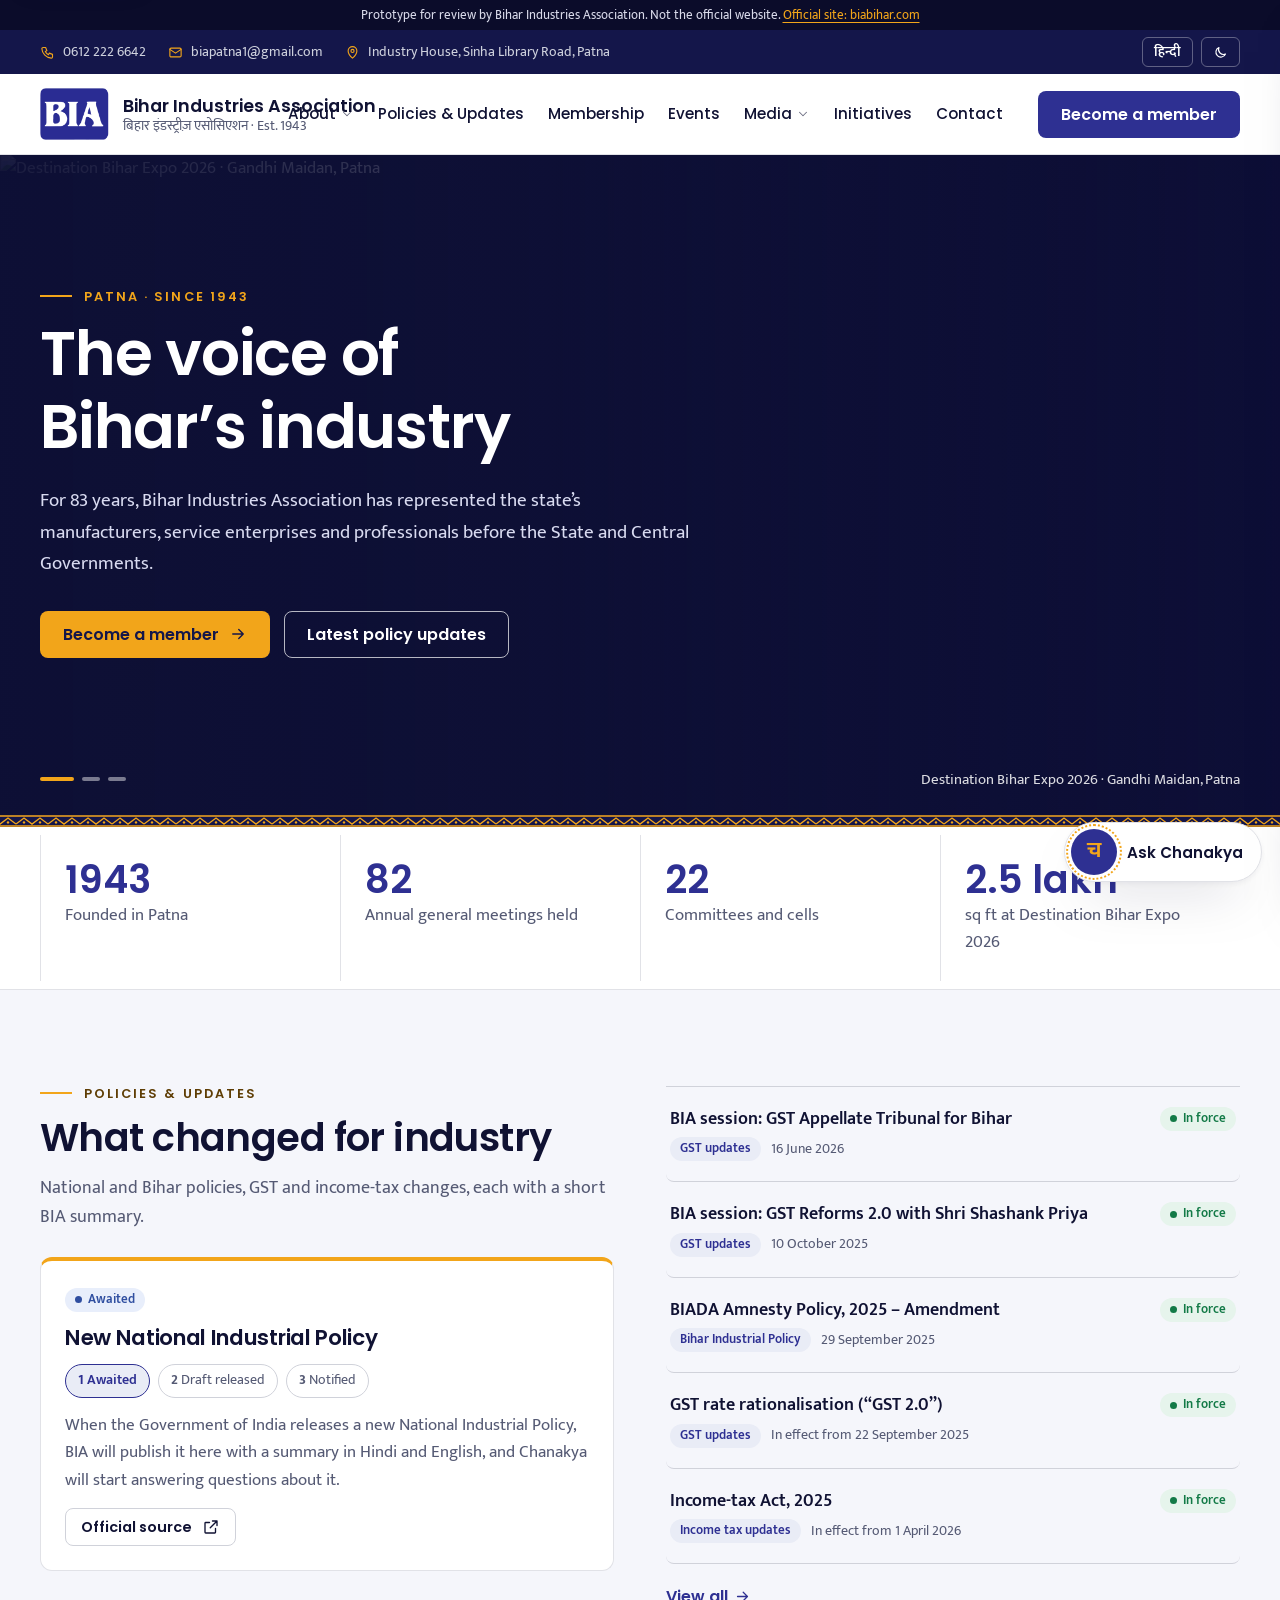
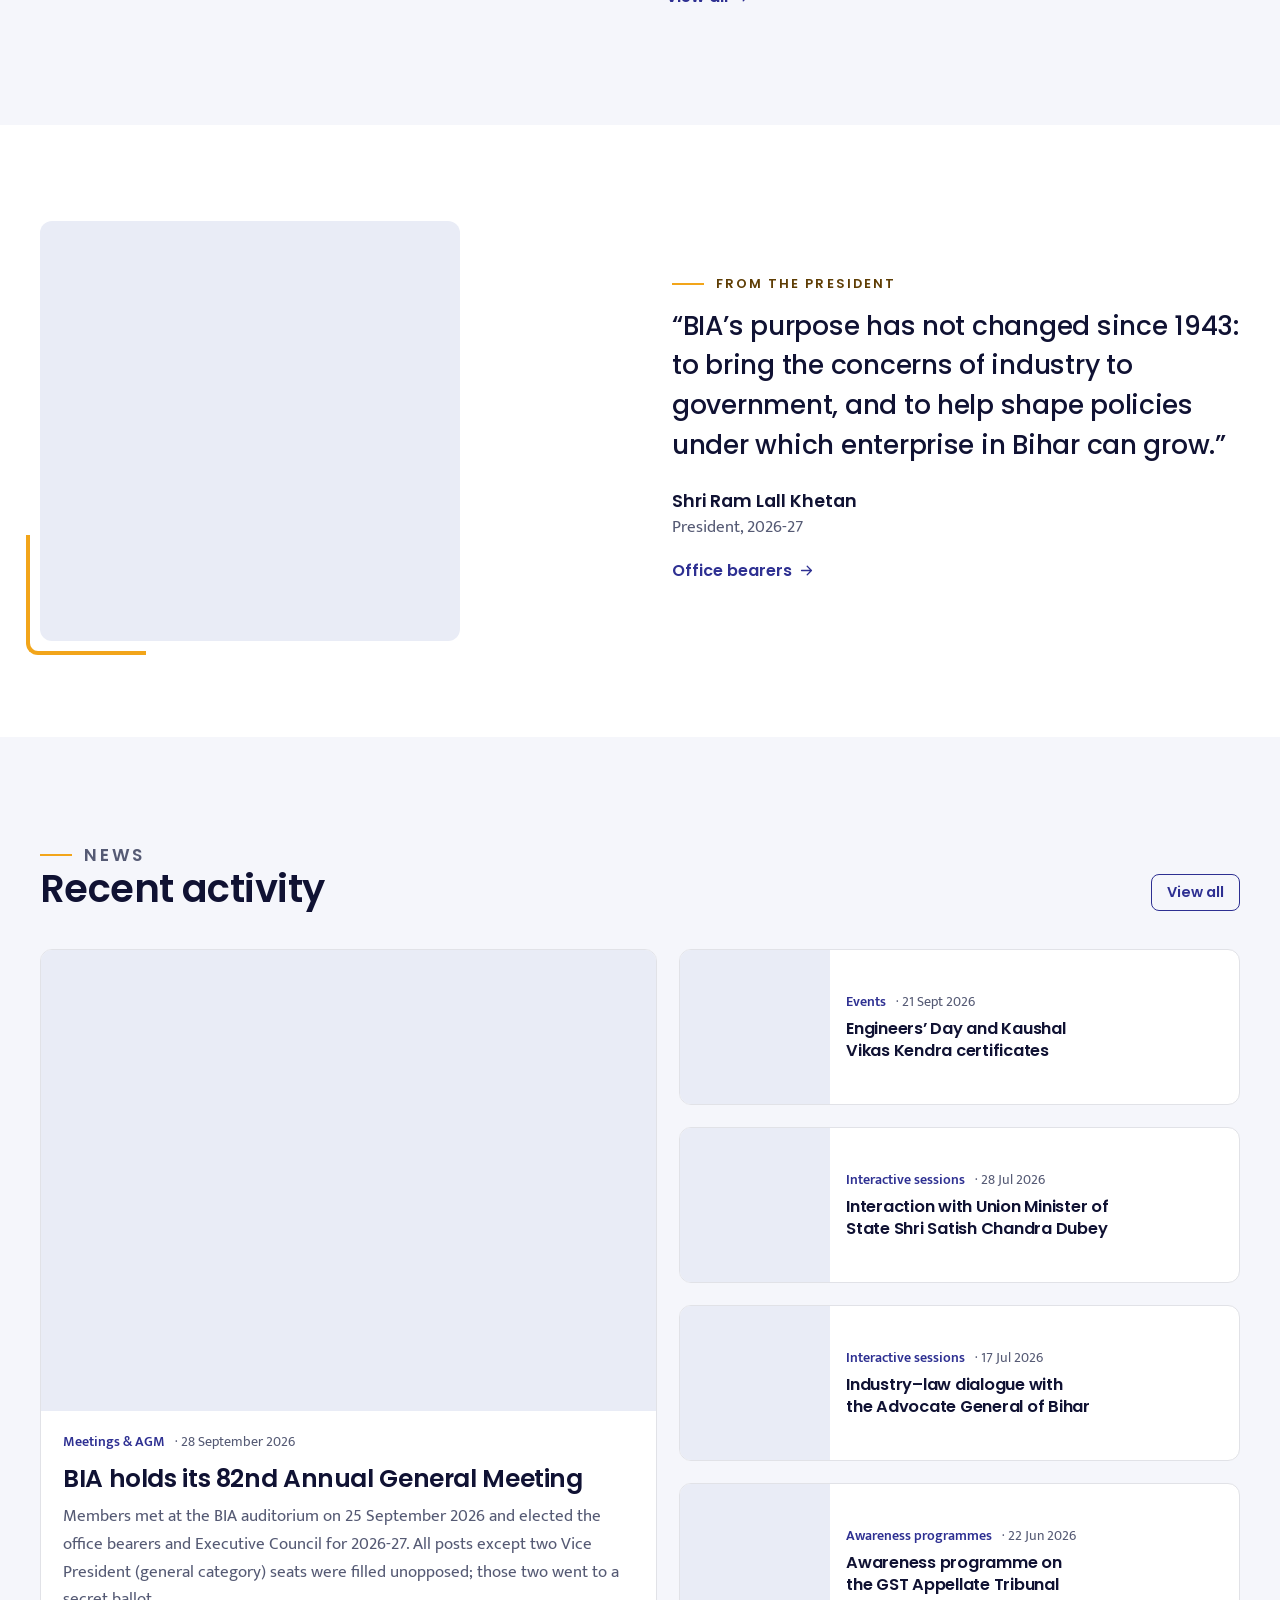
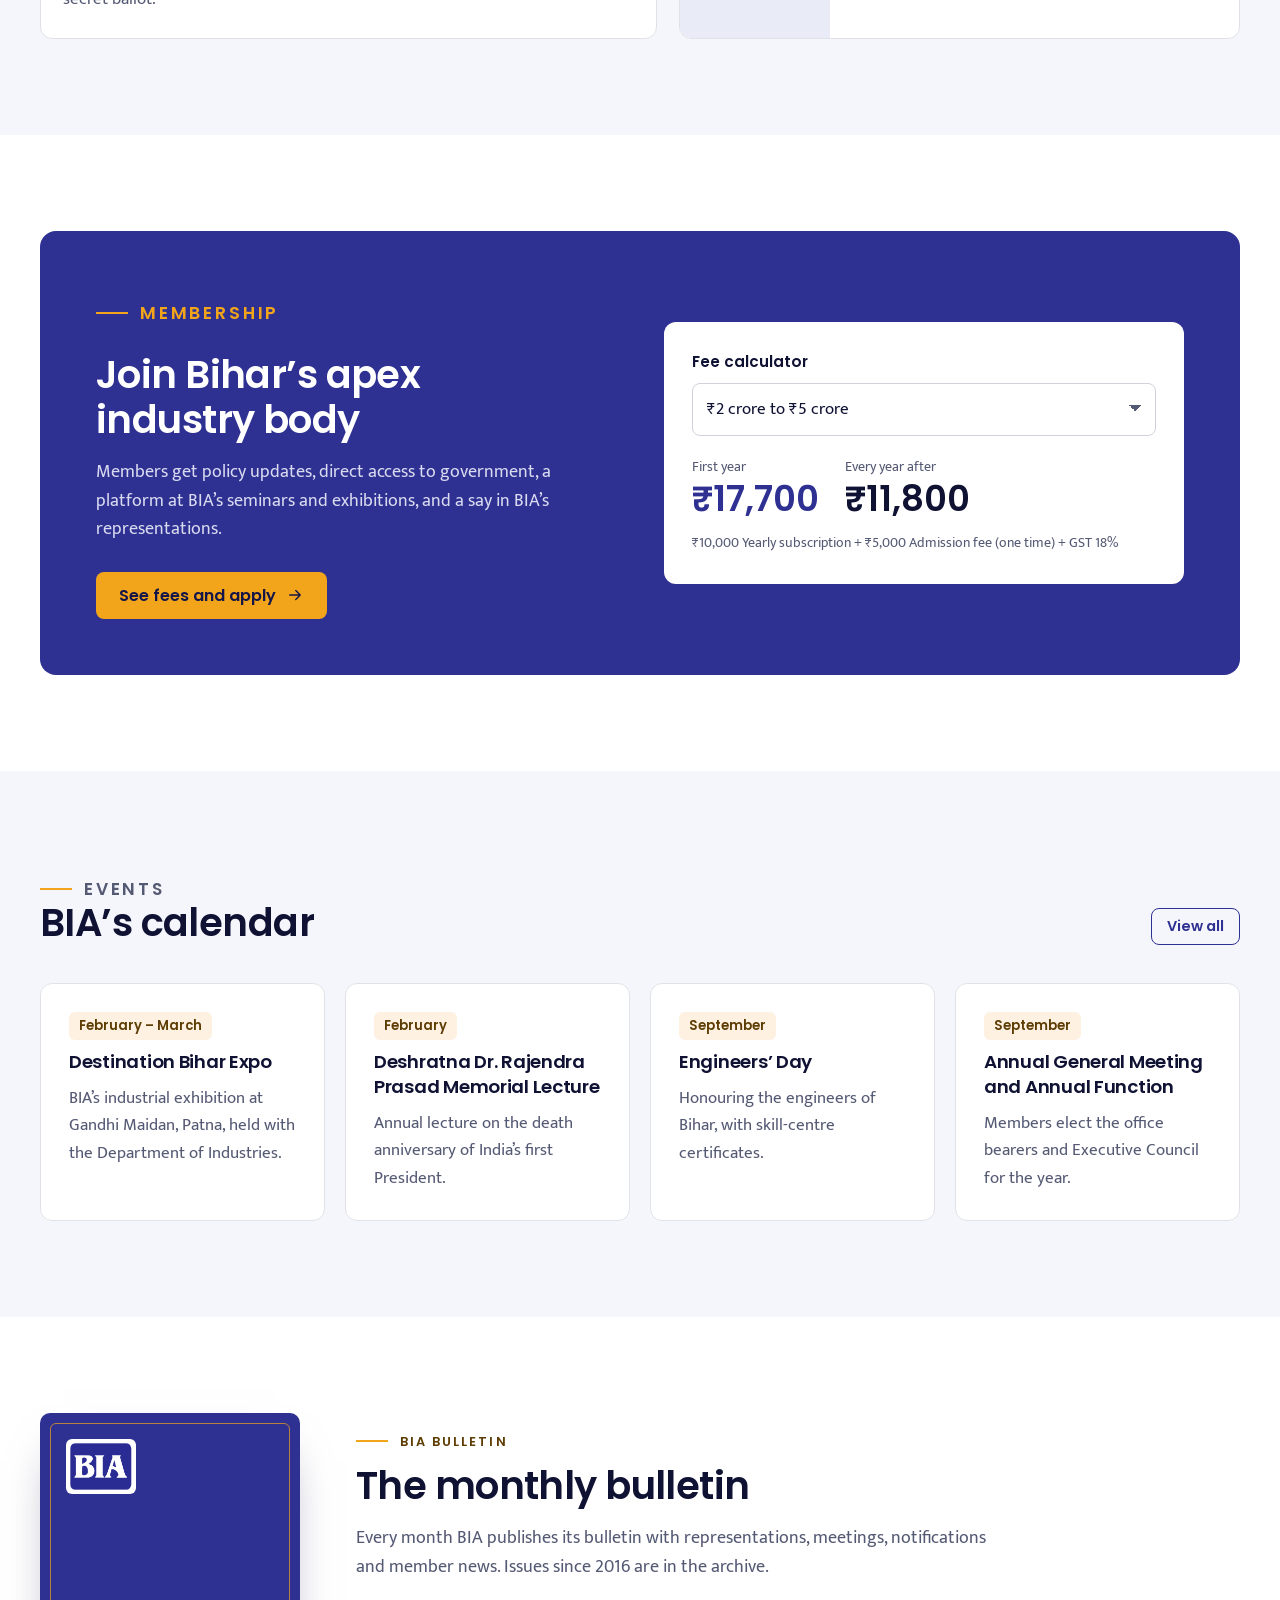
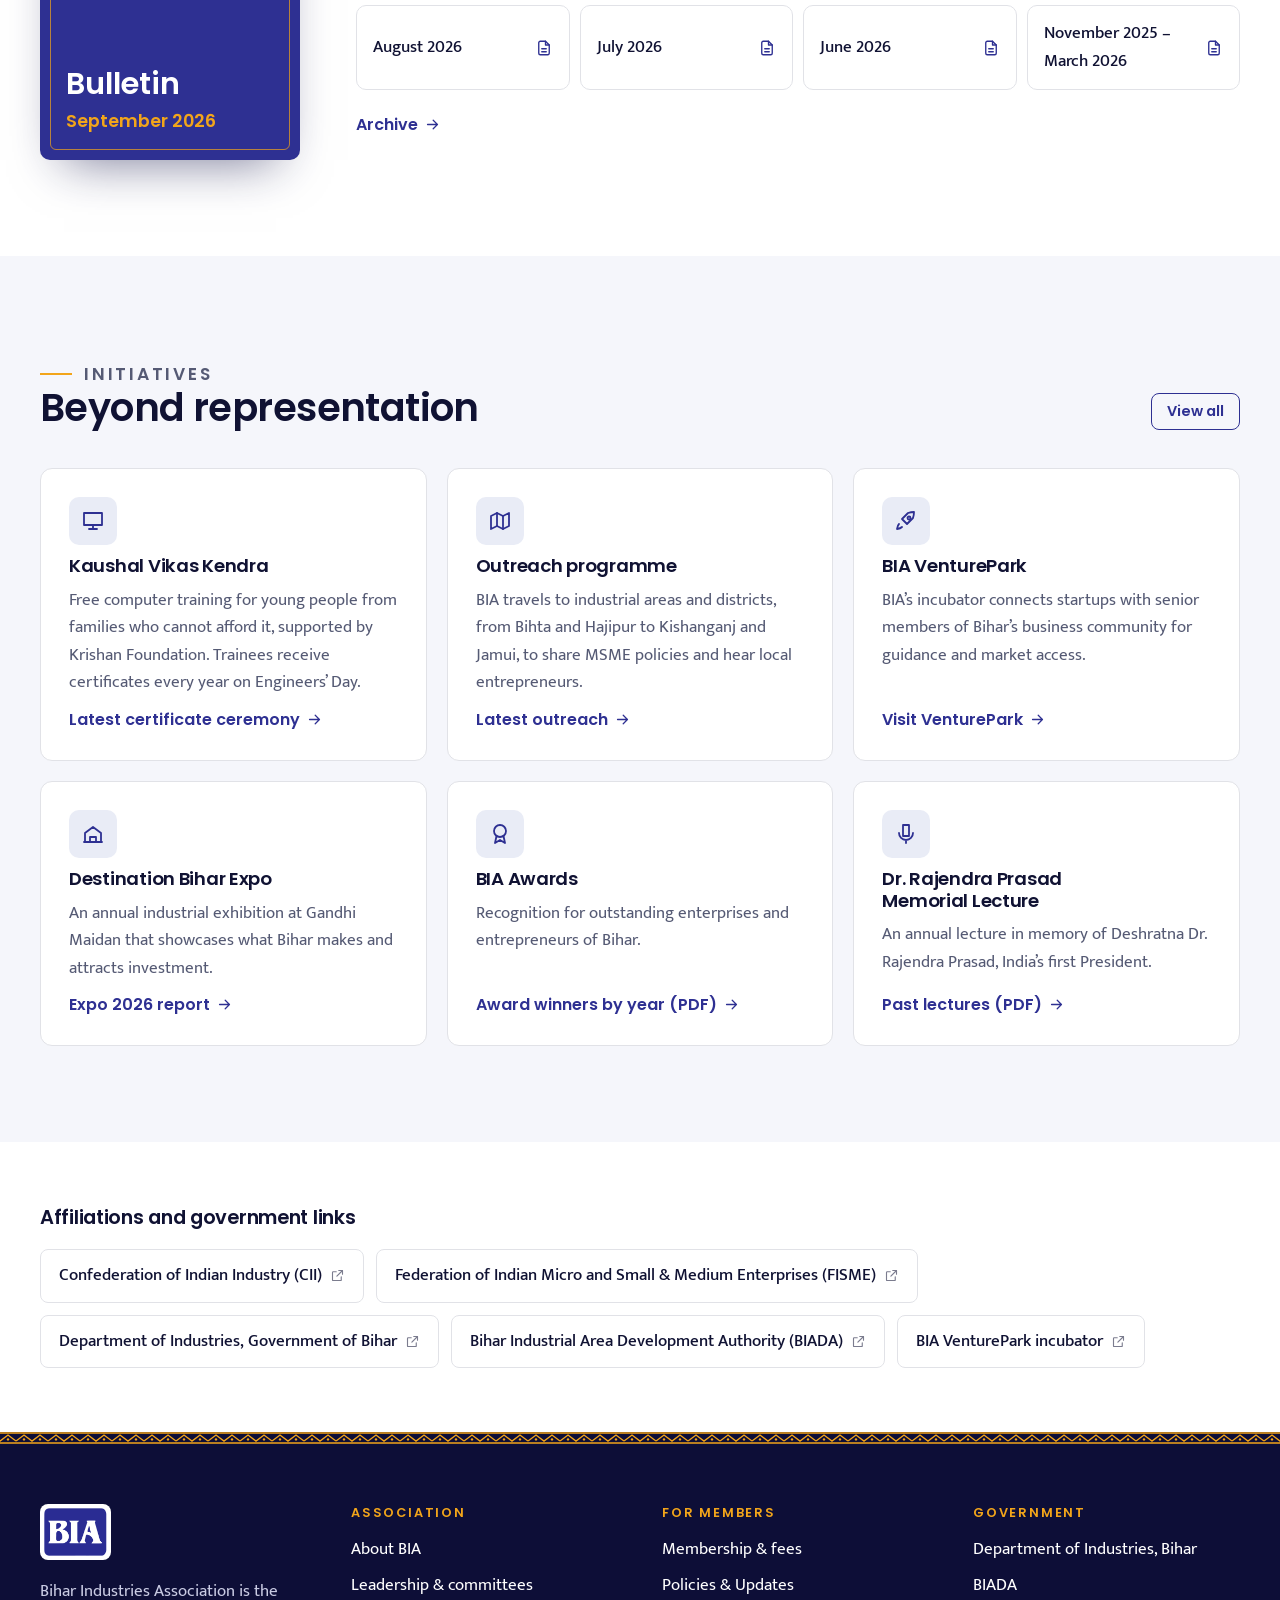
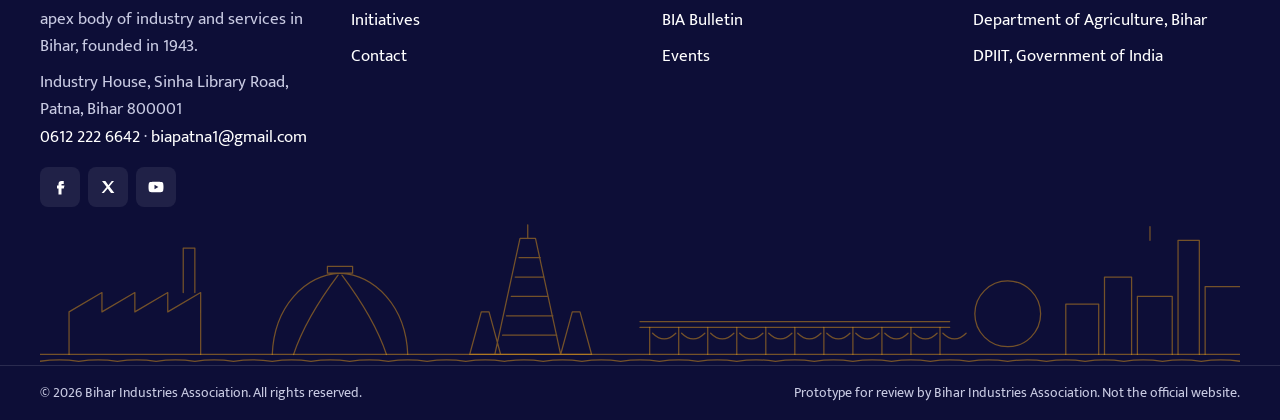
==== index.html @ 2e4f99d8 "Add BIA website prototype: public site, admin panel and content" ====
<!doctype html>
<html lang="en" data-mode="light">
<head>
<meta charset="utf-8">
<meta name="viewport" content="width=device-width, initial-scale=1, viewport-fit=cover">
<title>Bihar Industries Association</title>
<meta name="description" content="Bihar Industries Association (BIA), founded in 1943, is the apex body of industry and services in Bihar.">
<meta name="robots" content="noindex, nofollow">
<meta name="theme-color" content="#14164A">
<link rel="icon" type="image/png" href="bia-logo.png">
<link rel="apple-touch-icon" href="bia-logo.png">
<link rel="preconnect" href="https://fonts.googleapis.com">
<link rel="preconnect" href="https://fonts.gstatic.com" crossorigin>
<link id="fontlink" rel="stylesheet" href="https://fonts.googleapis.com/css2?family=Poppins:wght@400;500;600;700&family=Mukta:wght@300;400;500;600;700&display=swap">
<link rel="preload" as="image" href="img/hero-expo-stage.jpg" fetchpriority="high">
<link rel="stylesheet" href="site.css?v=202610271252">
<script>
  // Apply saved language and light/dark mode before first paint (no flash).
  (function () {
    try {
      var m = localStorage.getItem('bia.mode'), l = localStorage.getItem('bia.lang');
      if (!m) m = matchMedia('(prefers-color-scheme: dark)').matches ? 'dark' : 'light';
      document.documentElement.dataset.mode = m;
      if (l) document.documentElement.lang = l;
    } catch (e) {}
  })();
</script>
</head>
<body>
<a class="skip" id="skip" href="#main">Skip to content</a>
<div class="proto" id="proto">Prototype for review by Bihar Industries Association. Not the official website.</div>
<div class="draftbar" id="draftbar" hidden></div>
<div class="util" id="util"></div>
<header class="hdr" id="hdr"></header>
<div class="drawer" id="drawer"></div>
<main id="main" tabindex="-1"><div class="boot"><span></span></div></main>
<footer class="ftr" id="ftr"></footer>
<button class="icon-btn to-top" id="toTop" type="button" aria-label="Back to top"><svg viewBox="0 0 24 24" fill="none" stroke="currentColor" stroke-width="1.8" stroke-linecap="round" stroke-linejoin="round"><path d="m6 15 6-6 6 6"/></svg></button>
<script src="common.js?v=202610271252"></script>
<script src="bot.js?v=202610271252"></script>
<script src="site.js?v=202610271252"></script>
</body>
</html>
---- site.css ----
/* Bihar Industries Association — public site styles (design approved in Claude Design, 27 Oct 2026).
   Colours and fonts come from content.json (theme) and are injected as CSS variables by site.js.
   Look: BIA logo blue + white, navy bands, marigold accent, Poppins headings + Mukta text,
   a thin Madhubani "kachni" border and a fine line drawing of Patna as the Bihar touches. */

:root {
  --brand: #2E3092; --accent: #F2A51A; --navy: #14164A; --bg: #ffffff; --surface: #ffffff; --text: #101233;
  --font-display: "Poppins", "Mukta", system-ui, sans-serif;
  --font-body: "Mukta", "Noto Sans Devanagari", system-ui, -apple-system, "Segoe UI", sans-serif;
  --radius: 12px;
  --navy-2: color-mix(in oklab, var(--navy) 82%, #000);
  --muted: color-mix(in oklab, var(--text) 66%, var(--bg));
  --line: color-mix(in oklab, var(--text) 11%, var(--bg));
  --line-2: color-mix(in oklab, var(--text) 17%, var(--bg));
  --soft: color-mix(in oklab, var(--brand) 4%, var(--bg));
  --tint: color-mix(in oklab, var(--brand) 9%, var(--surface));
  --link: var(--brand);
  --accent-ink: color-mix(in oklab, var(--accent) 50%, #000);
  --accent-soft: color-mix(in oklab, var(--accent) 16%, var(--surface));
  --on-dark: #ffffff;
  --on-dark-2: color-mix(in oklab, #fff 82%, var(--navy));
  --shadow: 0 1px 2px rgb(14 16 53 / .05), 0 10px 28px -16px rgb(14 16 53 / .28);
  --shadow-lg: 0 2px 6px rgb(14 16 53 / .06), 0 26px 52px -26px rgb(14 16 53 / .5);
  --ease: cubic-bezier(.2, .7, .2, 1);
  --gutter: max(20px, env(safe-area-inset-left, 0px));
  --gutter-r: max(20px, env(safe-area-inset-right, 0px));
  --kachni: url("data:image/svg+xml,%3Csvg xmlns='http://www.w3.org/2000/svg' viewBox='0 0 32 12'%3E%3Cpath d='M0 .2h32v1.6H0zM0 10.2h32v1.6H0z'/%3E%3Cpath d='M0 9 8 3l8 6 8-6 8 6' fill='none' stroke='%23000' stroke-width='1.4'/%3E%3Ccircle cx='8' cy='7.4' r='1.2'/%3E%3Ccircle cx='24' cy='7.4' r='1.2'/%3E%3C/svg%3E");
  color-scheme: light;
}
:root[data-mode="dark"] {
  --soft: color-mix(in oklab, var(--text) 4%, var(--bg));
  --tint: color-mix(in oklab, var(--brand) 30%, var(--surface));
  --line: color-mix(in oklab, var(--text) 14%, var(--bg));
  --line-2: color-mix(in oklab, var(--text) 20%, var(--bg));
  --link: color-mix(in oklab, var(--text) 62%, var(--brand) 38%);
  --accent-ink: var(--accent);
  --accent-soft: color-mix(in oklab, var(--accent) 16%, var(--surface));
  --navy-2: color-mix(in oklab, var(--navy) 70%, #000);
  --shadow: 0 1px 2px rgb(0 0 0 / .3), 0 12px 30px -16px rgb(0 0 0 / .7);
  --shadow-lg: 0 2px 6px rgb(0 0 0 / .35), 0 28px 56px -26px rgb(0 0 0 / .8);
  color-scheme: dark;
}

*, *::before, *::after { box-sizing: border-box; }
[hidden] { display: none !important; }
html { -webkit-text-size-adjust: 100%; scroll-padding-top: 96px; }
@media (prefers-reduced-motion: no-preference) { html { scroll-behavior: smooth; } }
body { margin: 0; background: var(--bg); color: var(--text); font: 400 1.0625rem/1.62 var(--font-body); -webkit-font-smoothing: antialiased; overflow-x: hidden; }
html[lang="hi"] body { font-size: 1.1rem; line-height: 1.78; }
img { max-width: 100%; display: block; }
a { color: var(--link); text-decoration-thickness: 1px; text-underline-offset: 3px; }
button, input, select, textarea { font: inherit; color: inherit; }
:focus-visible { outline: 2.5px solid var(--accent); outline-offset: 2px; border-radius: 4px; }
h1, h2, h3, h4 { font-family: var(--font-display); font-weight: 600; line-height: 1.18; margin: 0; letter-spacing: -.015em; text-wrap: balance; }
html[lang="hi"] h1, html[lang="hi"] h2, html[lang="hi"] h3, html[lang="hi"] h4 { line-height: 1.38; letter-spacing: 0; }
h1 { font-size: clamp(2.3rem, 5vw, 3.85rem); letter-spacing: -.02em; }
h2 { font-size: clamp(1.75rem, 3vw, 2.5rem); }
h3 { font-size: 1.22rem; }
p { margin: 0 0 1em; }
.sr { position: absolute; width: 1px; height: 1px; overflow: hidden; clip: rect(0 0 0 0); white-space: nowrap; }
.wrap { max-width: 1240px; margin: 0 auto; padding-left: var(--gutter); padding-right: var(--gutter-r); }
.narrow { max-width: 860px; }
.muted { color: var(--muted); }
.num { font-variant-numeric: tabular-nums; }
.skip { position: fixed; left: 12px; top: -60px; z-index: 100; background: var(--surface); padding: 10px 16px; border-radius: 8px; box-shadow: var(--shadow); transition: top .2s; }
.skip:focus { top: 12px; }

/* ------------------------------------------------------------------ Bihar touches */
.kband { position: relative; height: 12px; background: var(--kband-bg, var(--navy)); }
.kband::after { content: ""; position: absolute; inset: 0; background: var(--accent); -webkit-mask: var(--kachni) repeat-x center / 32px 12px; mask: var(--kachni) repeat-x center / 32px 12px; }
.lineart { color: color-mix(in oklab, var(--accent) 60%, transparent); }
.lineart path, .lineart circle { fill: none; stroke: currentColor; stroke-width: 1.3; stroke-linecap: round; stroke-linejoin: round; }
.eyebrow { display: flex; align-items: center; gap: 12px; margin: 0 0 14px; font: 600 .8rem/1.2 var(--font-display); letter-spacing: .16em; text-transform: uppercase; color: var(--accent-ink); }
.eyebrow::before { content: ""; width: 32px; height: 2px; background: var(--accent); flex: none; }
html[lang="hi"] .eyebrow { letter-spacing: .02em; font-size: .95rem; }
.on-dark .eyebrow { color: var(--accent); }

/* ------------------------------------------------------------------ prototype, draft, utility bars */
.proto { background: #0B0C2A; color: #D9DAEA; font-size: .82rem; text-align: center; padding: 6px var(--gutter); line-height: 1.4; }
.proto a { color: #F2A51A; }
.draftbar { position: sticky; top: 0; z-index: 60; background: var(--accent); color: #14164A; display: flex; gap: 12px; justify-content: center; align-items: center; flex-wrap: wrap; padding: 8px var(--gutter); font-size: .92rem; font-weight: 500; }
.draftbar button { border: 1.5px solid currentColor; background: transparent; border-radius: 6px; padding: 3px 12px; cursor: pointer; font-weight: 600; }
.util { background: var(--navy); color: var(--on-dark-2); font-size: .88rem; }
.util .wrap { display: flex; flex-wrap: wrap; gap: 6px 22px; align-items: center; justify-content: space-between; padding-top: 7px; padding-bottom: 7px; }
.util .info { display: flex; flex-wrap: wrap; gap: 6px 22px; align-items: center; }
.util .info a, .util .info span { display: inline-flex; gap: 8px; align-items: center; color: inherit; text-decoration: none; }
.util .info svg { width: 15px; height: 15px; color: var(--accent); }
.util .tg { display: flex; gap: 8px; }
.util button { display: inline-grid; place-items: center; height: 30px; min-width: 30px; padding: 0 11px; border-radius: 6px; border: 1px solid rgb(255 255 255 / .32); background: transparent; color: #fff; cursor: pointer; font-weight: 600; font-size: .88rem; transition: background .2s; }
.util button:hover { background: rgb(255 255 255 / .1); }
.util button svg { width: 15px; height: 15px; }
@media (max-width: 760px) { .util .info .hide-sm { display: none; } }

/* ------------------------------------------------------------------ header */
.hdr { position: sticky; top: 0; z-index: 50; background: color-mix(in oklab, var(--surface) 94%, transparent); -webkit-backdrop-filter: saturate(1.4) blur(12px); backdrop-filter: saturate(1.4) blur(12px); border-bottom: 1px solid var(--line); transition: box-shadow .3s; }
.hdr.scrolled { box-shadow: 0 8px 24px -20px rgb(0 0 0 / .45); }
.hdr-in { display: flex; align-items: center; gap: 24px; min-height: 80px; }
.brand { display: flex; align-items: center; gap: 14px; text-decoration: none; color: var(--text); flex: 0 1 auto; min-width: 0; }
.tools { flex: none; }
.brand img { height: 52px; width: auto; }
:root[data-mode="dark"] .brand img { background: #fff; border-radius: 8px; padding: 3px; }
.brand-txt { display: flex; flex-direction: column; line-height: 1.25; min-width: 0; }
.brand-txt b { font: 600 1.1rem/1.25 var(--font-display); white-space: nowrap; }
.brand-txt small { font-size: .86rem; color: var(--muted); white-space: nowrap; }
.nav { margin-left: auto; }
.nav > ul { display: flex; gap: 2px; list-style: none; margin: 0; padding: 0; align-items: center; }
.nav li { position: relative; }
.nav .top { display: flex; align-items: center; gap: 4px; padding: 10px 11px; border: 0; background: none; cursor: pointer; color: var(--text); text-decoration: none; font: 500 .95rem/1.2 var(--font-display); white-space: nowrap; border-radius: 6px; transition: color .2s; }
.nav .top:hover, .nav li:focus-within > .top { color: var(--link); }
.nav .top[aria-current="page"] { color: var(--link); font-weight: 600; box-shadow: inset 0 -2px 0 var(--accent); border-radius: 0; }
.nav .top svg { width: 14px; height: 14px; opacity: .6; transition: transform .25s var(--ease); }
.nav li:hover > .top svg, .nav li:focus-within > .top svg { transform: rotate(180deg); }
.sub { position: absolute; left: 0; top: calc(100% + 8px); min-width: 250px; padding: 8px; list-style: none; margin: 0; background: var(--surface); border: 1px solid var(--line); border-radius: 10px; box-shadow: var(--shadow-lg); opacity: 0; visibility: hidden; transform: translateY(-6px); transition: opacity .18s, transform .22s var(--ease), visibility .18s; }
.sub::before { content: ""; position: absolute; inset: -10px 0 auto; height: 10px; }
.nav li:hover > .sub, .nav li:focus-within > .sub { opacity: 1; visibility: visible; transform: none; }
.sub a { display: block; padding: 10px 12px; border-radius: 6px; color: var(--text); text-decoration: none; }
.sub a:hover, .sub a[aria-current="page"] { background: var(--soft); color: var(--link); }
.tools { display: flex; align-items: center; gap: 8px; }
.icon-btn { display: inline-grid; place-items: center; width: 42px; height: 42px; border-radius: 8px; border: 1px solid var(--line-2); background: var(--surface); color: var(--text); cursor: pointer; transition: background .2s, transform .15s; }
.icon-btn:hover { background: var(--soft); }
.icon-btn:active { transform: scale(.95); }
.icon-btn svg { width: 20px; height: 20px; }
.burger { display: none; }
@media (max-width: 1180px) { .nav, .tools .cta { display: none; } .burger { display: inline-grid; } .tools { margin-left: auto; } }
@media (max-width: 480px) { .hdr-in { gap: 12px; min-height: 70px; } .brand { gap: 10px; } .brand-txt small { display: none; } .brand img { height: 42px; } .brand-txt b { font-size: .98rem; line-height: 1.25; white-space: normal; } }

.drawer { position: fixed; inset: 0; z-index: 80; pointer-events: none; }
.drawer .scrim { position: absolute; inset: 0; background: rgb(8 9 30 / .5); opacity: 0; transition: opacity .3s; }
.drawer .panel { position: absolute; top: 0; right: 0; bottom: 0; width: min(380px, 88vw); background: var(--surface); box-shadow: var(--shadow-lg); transform: translateX(104%); transition: transform .38s var(--ease); display: flex; flex-direction: column; padding: calc(env(safe-area-inset-top, 0px) + 14px) max(20px, env(safe-area-inset-right, 0px)) calc(env(safe-area-inset-bottom, 0px) + 20px) 20px; overflow-y: auto; }
.drawer.open { pointer-events: auto; }
.drawer.open .scrim { opacity: 1; }
.drawer.open .panel { transform: none; }
.drawer-hd { display: flex; justify-content: space-between; align-items: center; margin-bottom: 10px; }
.drawer-hd img { height: 42px; }
.drawer nav a { display: block; padding: 12px 4px; border-bottom: 1px solid var(--line); color: var(--text); text-decoration: none; font: 500 1.02rem var(--font-display); }
.drawer nav a.child { padding-left: 20px; font: 400 1rem var(--font-body); color: var(--muted); }
.drawer nav a[aria-current="page"] { color: var(--link); }
.drawer .btn { margin-top: 18px; justify-content: center; }

/* ------------------------------------------------------------------ buttons, chips */
.btn { display: inline-flex; align-items: center; gap: 10px; padding: 13px 22px; border-radius: 8px; border: 1.5px solid transparent; font: 600 1rem/1.2 var(--font-display); text-decoration: none; cursor: pointer; white-space: nowrap; transition: transform .18s var(--ease), background .2s, color .2s, border-color .2s, box-shadow .2s; }
html[lang="hi"] .btn { font-size: 1.04rem; line-height: 1.35; }
.btn svg { width: 18px; height: 18px; transition: transform .25s var(--ease); }
.btn:hover svg.arrow { transform: translateX(3px); }
.btn:active { transform: scale(.98); }
.btn-accent { background: var(--accent); color: #14164A; }
.btn-accent:hover { background: color-mix(in oklab, var(--accent) 88%, #fff); }
.btn-brand { background: var(--brand); color: #fff; }
.btn-brand:hover { background: color-mix(in oklab, var(--brand) 86%, #000); }
:root[data-mode="dark"] .btn-brand { background: var(--accent); color: #14164A; }
.btn-ghost { border-color: rgb(255 255 255 / .7); color: #fff; background: transparent; }
.btn-ghost:hover { background: rgb(255 255 255 / .1); }
.btn-line { border-color: var(--link); color: var(--link); background: transparent; }
.btn-line:hover { background: var(--tint); }
.btn-quiet { border-color: var(--line-2); color: var(--text); background: var(--surface); }
.btn-quiet:hover { border-color: var(--link); color: var(--link); }
.btn.sm { padding: 9px 15px; font-size: .9rem; }
.link-arrow { display: inline-flex; align-items: center; gap: 6px; font: 600 1rem var(--font-display); text-decoration: none; }
.link-arrow svg { width: 17px; height: 17px; transition: transform .25s var(--ease); }
.link-arrow:hover svg { transform: translateX(3px); }
.chip { display: inline-flex; align-items: center; gap: 6px; padding: 3px 10px; border-radius: 999px; font-size: .8rem; font-weight: 600; background: var(--soft); color: var(--muted); white-space: nowrap; line-height: 1.4; }
.chip.brand { background: var(--tint); color: var(--link); }
.status { display: inline-flex; align-items: center; gap: 6px; font-size: .8rem; font-weight: 600; padding: 3px 10px; border-radius: 999px; line-height: 1.4; white-space: nowrap; }
.status::before { content: ""; width: 7px; height: 7px; border-radius: 50%; background: currentColor; }
.s-current, .s-notified { color: #137A47; background: #E6F4EC; }
.s-amended { color: #8A5A00; background: #FDF1DA; }
.s-superseded { color: #A3301A; background: #FBE9E5; }
.s-draft, .s-awaited { color: #2F4EA0; background: #E8EEFB; }
:root[data-mode="dark"] .s-current, :root[data-mode="dark"] .s-notified { color: #6FE0A3; background: #12321F; }
:root[data-mode="dark"] .s-amended { color: #F6C868; background: #3A2C10; }
:root[data-mode="dark"] .s-superseded { color: #FF9E8A; background: #3D1A1A; }
:root[data-mode="dark"] .s-draft, :root[data-mode="dark"] .s-awaited { color: #A8BEFF; background: #1C2550; }
.new-badge { font: 700 .7rem/1 var(--font-display); letter-spacing: .06em; text-transform: uppercase; padding: 5px 8px; border-radius: 4px; background: #B23A1F; color: #fff; }

/* ------------------------------------------------------------------ sections */
.section { padding-block: clamp(60px, 8vw, 96px); }
.section.tint { background: var(--soft); }
.sec-head { display: flex; align-items: flex-end; justify-content: space-between; gap: 16px 24px; flex-wrap: wrap; margin-bottom: clamp(26px, 3.5vw, 38px); }
.sec-head h2 { max-width: 24ch; }
.sec-head p { max-width: 60ch; color: var(--muted); margin: 12px 0 0; font-size: 1.08rem; }
@keyframes rise { from { opacity: 0; transform: translateY(12px); } }
@keyframes fade { from { opacity: 0; } }

/* ------------------------------------------------------------------ hero slideshow */
.hero { position: relative; min-height: clamp(520px, 74vh, 660px); display: flex; overflow: hidden; background: var(--navy-2); color: #fff; isolation: isolate; }
.hero > .wrap.hero-in { width: 100%; }
.slides, .slide { position: absolute; inset: 0; }
.slide { opacity: 0; transition: opacity 1.2s ease; }
.slide.on { opacity: 1; }
.slide img { width: 100%; height: 100%; object-fit: cover; }
@media (prefers-reduced-motion: no-preference) { .motion .slide.on img { animation: kenburns 9s ease-out both; } }
@keyframes kenburns { from { transform: scale(1.06); } }
.hero::after { content: ""; position: absolute; inset: 0; z-index: 0; background: linear-gradient(90deg, rgb(14 16 53 / .95) 0%, rgb(14 16 53 / .82) 42%, rgb(14 16 53 / .3) 100%); }
:root[data-mode="dark"] .hero::after { background: linear-gradient(90deg, rgb(7 8 27 / .96) 0%, rgb(7 8 27 / .84) 45%, rgb(7 8 27 / .38) 100%); }
@media (max-width: 760px) { .hero::after { background: linear-gradient(180deg, rgb(14 16 53 / .55) 0%, rgb(14 16 53 / .9) 55%, rgb(14 16 53 / .96) 100%); } }
.hero-in { position: relative; z-index: 1; display: flex; flex-direction: column; justify-content: center; padding-top: 72px; padding-bottom: 96px; }
@media (max-width: 640px) { .hero-in { justify-content: flex-end; padding-top: 120px; padding-bottom: 100px; } .hero .lede { margin: 16px 0 24px; } .hero-cta .btn { flex: 1 1 auto; justify-content: center; } }
.hero h1 { max-width: 13em; color: #fff; }
.hero .lede { max-width: 34em; font-size: clamp(1.08rem, 1.5vw, 1.25rem); color: #D8DAF0; margin: 22px 0 32px; }
.hero-cta { display: flex; flex-wrap: wrap; gap: 14px; }
@media (prefers-reduced-motion: no-preference) { .motion .hero-in > * { animation: rise .8s var(--ease) both; } .motion .hero-in > *:nth-child(2) { animation-delay: .06s; } .motion .hero-in > *:nth-child(3) { animation-delay: .12s; } .motion .hero-in > *:nth-child(4) { animation-delay: .18s; } }
.hero-foot { position: absolute; left: 0; right: 0; bottom: 24px; z-index: 1; }
.hero-foot .wrap { display: flex; flex-wrap: wrap; gap: 12px; justify-content: space-between; align-items: center; }
.dots { display: flex; gap: 8px; }
.dots button { width: 18px; height: 4px; border-radius: 2px; border: 0; padding: 0; background: rgb(255 255 255 / .45); cursor: pointer; transition: width .35s var(--ease), background .3s; position: relative; }
.dots button::before { content: ""; position: absolute; inset: -12px -2px; }
.dots button[aria-current="true"] { width: 34px; background: var(--accent); }
.caption { font-size: .92rem; color: rgb(255 255 255 / .85); }
@media (max-width: 640px) { .caption { padding-right: 76px; font-size: .85rem; } }

/* stats */
.stats { border-bottom: 1px solid var(--line); background: var(--surface); }
.stats-in { display: grid; grid-template-columns: repeat(auto-fit, minmax(210px, 1fr)); padding-block: 8px; }
.stat { padding: 24px; border-left: 1px solid var(--line); }
.stat b { display: block; font: 600 clamp(1.9rem, 3vw, 2.5rem)/1.1 var(--font-display); color: var(--link); font-variant-numeric: tabular-nums; }
:root[data-mode="dark"] .stat b { color: var(--accent); }
.stat span { color: var(--muted); }
@media (max-width: 640px) { .stats-in { grid-template-columns: repeat(2, minmax(0, 1fr)); } .stat { padding: 18px 14px; } .stat:nth-child(odd) { border-left: 0; padding-left: 0; } .stat:nth-child(n+3) { border-top: 1px solid var(--line); } .stat span { font-size: .92rem; line-height: 1.35; display: block; } }

/* ------------------------------------------------------------------ cards, grids */
.grid { display: grid; gap: clamp(16px, 2vw, 24px); }
.g2 { grid-template-columns: repeat(2, minmax(0, 1fr)); }
.g3 { grid-template-columns: repeat(3, minmax(0, 1fr)); }
@media (max-width: 980px) { .g3 { grid-template-columns: repeat(2, minmax(0, 1fr)); } }
@media (max-width: 680px) { .g2, .g3 { grid-template-columns: minmax(0, 1fr); } }
.card { background: var(--surface); border: 1px solid var(--line); border-radius: var(--radius); padding: clamp(20px, 2.4vw, 28px); min-width: 0; }
.card.lift { transition: transform .3s var(--ease), box-shadow .3s, border-color .3s; }
.card.lift:hover { transform: translateY(-3px); box-shadow: var(--shadow-lg); border-color: color-mix(in oklab, var(--link) 25%, var(--line)); }
.ph { position: relative; overflow: hidden; background: var(--tint); }
.ph img { width: 100%; height: 100%; object-fit: cover; opacity: 0; transition: opacity .45s ease, transform .6s var(--ease); }
.ph img.ok { opacity: 1; }

/* news */
.news-home { display: grid; grid-template-columns: minmax(0, 1.1fr) minmax(0, 1fr); gap: 22px; }
.news-big { grid-row: span 4; }
@media (max-width: 900px) { .news-home { grid-template-columns: minmax(0, 1fr); } .news-big { grid-row: auto; } }
.news-card { display: flex; flex-direction: column; background: var(--surface); border: 1px solid var(--line); border-radius: var(--radius); overflow: hidden; text-decoration: none; color: var(--text); transition: transform .3s var(--ease), box-shadow .3s; min-width: 0; }
.news-card:hover { transform: translateY(-3px); box-shadow: var(--shadow-lg); }
.news-card:hover .ph img { transform: scale(1.03); }
.news-card .ph { aspect-ratio: 3 / 2; }
.news-big .ph { aspect-ratio: 4 / 3; }
.news-card .body { padding: 20px 22px 24px; display: flex; flex-direction: column; gap: 8px; flex: 1; }
.news-card h3 { font-size: 1.12rem; line-height: 1.35; }
.news-big h3 { font-size: clamp(1.3rem, 2vw, 1.55rem); }
.news-card p { color: var(--muted); margin: 0; }
.news-row { display: flex; gap: 16px; background: var(--surface); border: 1px solid var(--line); border-radius: var(--radius); overflow: hidden; text-decoration: none; color: var(--text); transition: transform .3s var(--ease), box-shadow .3s; min-height: 112px; }
.news-row:hover { transform: translateY(-2px); box-shadow: var(--shadow); }
.news-row .ph { width: 150px; flex: none; }
.news-row .body { padding: 14px 16px 14px 0; display: flex; flex-direction: column; gap: 4px; justify-content: center; min-width: 0; }
.news-row h3 { font-size: 1.02rem; line-height: 1.35; }
.meta { display: flex; gap: 6px 10px; align-items: center; flex-wrap: wrap; font-size: .88rem; color: var(--muted); }
.meta .cat { font-weight: 600; color: var(--link); }
.news-grid { display: grid; gap: 22px; grid-template-columns: repeat(3, minmax(0, 1fr)); }
@media (max-width: 980px) { .news-grid { grid-template-columns: repeat(2, minmax(0, 1fr)); } }
@media (max-width: 640px) { .news-grid { grid-template-columns: minmax(0, 1fr); } .news-row .ph { width: 116px; } }

/* updates */
.updates { display: grid; grid-template-columns: repeat(auto-fit, minmax(min(100%, 360px), 1fr)); gap: clamp(28px, 4vw, 56px); align-items: start; }
.updates .intro { color: var(--muted); font-size: 1.1rem; margin: 14px 0 26px; }
.np-card { background: var(--surface); border: 1px solid var(--line); border-top: 4px solid var(--accent); border-radius: var(--radius); padding: 24px; }
.np-card h3 { margin: 12px 0 14px; font-size: 1.35rem; }
.np-steps { display: flex; gap: 8px; flex-wrap: wrap; list-style: none; padding: 0; margin: 0 0 14px; counter-reset: s; }
.np-steps li { font-size: .9rem; padding: 4px 12px; border-radius: 999px; border: 1px solid var(--line-2); color: var(--muted); }
.np-steps li::before { counter-increment: s; content: counter(s) " "; font-weight: 700; }
.np-steps li.done { color: #137A47; border-color: currentColor; }
.np-steps li.done::before { content: "✓ "; }
.np-steps li.on { border: 1.5px solid var(--link); color: var(--link); font-weight: 600; background: var(--tint); }
.np-wide { display: grid; grid-template-columns: repeat(auto-fit, minmax(min(100%, 320px), 1fr)); gap: 24px; align-items: center; background: var(--soft); }
.np-wide .np-steps { flex-direction: column; margin: 0; }
.np-wide .np-steps li { background: var(--surface); border-radius: 10px; padding: 12px 16px; font-size: 1rem; }
.doc-rows { display: flex; flex-direction: column; border-top: 1px solid var(--line-2); }
.doc-row { display: flex; flex-direction: column; gap: 6px; padding: 20px 4px; border-bottom: 1px solid var(--line-2); text-decoration: none; color: var(--text); transition: background .2s, padding .25s var(--ease); border-radius: 8px; }
.doc-row:hover { background: var(--surface); padding-inline: 14px; }
.doc-row .t { display: flex; justify-content: space-between; gap: 16px; align-items: flex-start; }
.doc-row h3 { font: 600 1.1rem/1.4 var(--font-body); letter-spacing: 0; }
.doc-row .status { flex: none; }

/* president */
.pres { display: grid; grid-template-columns: repeat(auto-fit, minmax(min(100%, 320px), 1fr)); gap: clamp(36px, 5vw, 64px); align-items: center; }
.pres-photo { position: relative; max-width: 420px; }
.pres-photo .ph { aspect-ratio: 1; border-radius: var(--radius); }
.pres-photo::after { content: ""; position: absolute; left: -14px; bottom: -14px; width: 120px; height: 120px; border-left: 4px solid var(--accent); border-bottom: 4px solid var(--accent); border-radius: 0 0 0 12px; pointer-events: none; }
.quote { font: 500 clamp(1.3rem, 2.2vw, 1.65rem)/1.5 var(--font-display); letter-spacing: -.01em; margin: 0; }
html[lang="hi"] .quote { line-height: 1.75; letter-spacing: 0; }
.sig { margin: 24px 0 0; }
.sig b { display: block; font: 600 1.1rem var(--font-display); }

/* membership band */
.band { background: var(--brand); color: #fff; border-radius: 16px; padding: clamp(28px, 5vw, 56px); display: grid; grid-template-columns: repeat(auto-fit, minmax(min(100%, 320px), 1fr)); gap: clamp(28px, 4vw, 48px); align-items: center; }
:root[data-mode="dark"] .band { background: color-mix(in oklab, var(--brand) 60%, var(--navy)); }
.band h2 { color: #fff; }
.band p { color: #D8DAF0; font-size: 1.1rem; margin: 16px 0 28px; }
.mini-calc { background: var(--surface); color: var(--text); border-radius: var(--radius); padding: 28px; }
.mini-calc label { display: block; font: 600 .95rem var(--font-display); margin-bottom: 10px; }
.mini-calc .vals { display: flex; flex-wrap: wrap; gap: 26px; margin-top: 20px; }
.mini-calc .vals small { display: block; color: var(--muted); font-size: .9rem; }
.mini-calc .vals b { font: 600 2.2rem/1.1 var(--font-display); font-variant-numeric: tabular-nums; }
.mini-calc .vals .first b { color: var(--link); }
.mini-calc .note { margin: 12px 0 0; font-size: .9rem; color: var(--muted); }

/* ------------------------------------------------------------------ forms */
.select, .input, .textarea { width: 100%; padding: 12px 14px; border-radius: 8px; border: 1.5px solid var(--line-2); background: var(--surface); color: var(--text); min-height: 48px; transition: border-color .2s, box-shadow .2s; }
.select { appearance: none; padding-right: 40px; background-image: linear-gradient(45deg, transparent 50%, var(--muted) 50%), linear-gradient(135deg, var(--muted) 50%, transparent 50%); background-position: calc(100% - 20px) 21px, calc(100% - 14px) 21px; background-size: 6px 6px; background-repeat: no-repeat; }
.textarea { min-height: 130px; resize: vertical; }
.input:focus, .select:focus, .textarea:focus { outline: none; border-color: var(--link); box-shadow: 0 0 0 4px color-mix(in oklab, var(--link) 16%, transparent); }
.field { display: flex; flex-direction: column; gap: 6px; }
.field label { font-weight: 600; font-size: .95rem; }
.field .req { color: #B23A1F; }
.field.bad .input, .field.bad .select, .field.bad .textarea { border-color: #B23A1F; }
.form-grid { display: grid; grid-template-columns: repeat(2, minmax(0, 1fr)); gap: 16px; }
.form-grid .full { grid-column: 1 / -1; }
@media (max-width: 640px) { .form-grid { grid-template-columns: minmax(0, 1fr); } }
.form-msg { padding: 12px 16px; border-radius: 8px; font-weight: 500; margin-top: 14px; }
.form-msg.ok { background: #E6F4EC; color: #0D5C35; }
.form-msg.err { background: #FBE9E5; color: #8B2A1B; }
.search { position: relative; display: block; }
.search svg { position: absolute; left: 14px; top: 50%; width: 18px; height: 18px; transform: translateY(-50%); color: var(--muted); }
.search .input { padding-left: 42px; }

/* ------------------------------------------------------------------ inner page head */
.phead { position: relative; background: var(--navy); color: #fff; overflow: hidden; }
.phead .lineart { position: absolute; right: 0; bottom: 12px; width: min(620px, 60vw); height: auto; opacity: .55; pointer-events: none; }
.phead .wrap { position: relative; padding-top: clamp(40px, 6vw, 60px); padding-bottom: clamp(44px, 6vw, 68px); }
.phead h1 { color: #fff; font-size: clamp(2.1rem, 4vw, 3.2rem); max-width: 18em; }
.phead p { max-width: 40em; color: #D8DAF0; font-size: 1.15rem; margin: 16px 0 0; }
.crumbs { display: flex; gap: 8px; font-size: .9rem; margin-bottom: 16px; color: #BFC1DE; flex-wrap: wrap; }
.crumbs a { color: inherit; }
.phead .kband { --kband-bg: transparent; }

/* tabs / filters */
.tabs { display: flex; gap: 10px; flex-wrap: wrap; }
.tab { border: 1px solid var(--line-2); background: var(--surface); color: var(--text); border-radius: 8px; padding: 8px 16px; cursor: pointer; font: 500 .95rem/1.3 var(--font-display); display: inline-flex; gap: 8px; align-items: center; text-decoration: none; transition: border-color .2s, background .2s, color .2s; }
.tab:hover { border-color: var(--link); }
.tab[aria-selected="true"], .tab[aria-current="page"] { background: var(--brand); border-color: var(--brand); color: #fff; }
:root[data-mode="dark"] .tab[aria-selected="true"], :root[data-mode="dark"] .tab[aria-current="page"] { background: var(--accent); border-color: var(--accent); color: #14164A; }
.tab .n { font-size: .8rem; opacity: .7; font-variant-numeric: tabular-nums; }
.toolbar { display: flex; flex-wrap: wrap; gap: 12px; margin: 28px 0 6px; }
.toolbar .search { flex: 1 1 340px; min-width: 0; }
.toolbar .select { flex: 0 1 190px; width: auto; }

/* documents */
.docs { display: grid; gap: 16px; margin-top: 20px; }
.doc { background: var(--surface); border: 1px solid var(--line); border-radius: var(--radius); padding: clamp(20px, 2.4vw, 26px); display: grid; gap: 10px; transition: box-shadow .3s, border-color .3s; }
.doc:hover { box-shadow: var(--shadow); }
.doc-top { display: flex; gap: 8px; flex-wrap: wrap; align-items: center; }
.doc h3 { font-size: 1.28rem; line-height: 1.35; }
.doc .meta { font-size: .94rem; }
.doc ul { margin: 2px 0 0; padding-left: 1.2em; }
.doc li { margin: 4px 0; }
.doc li::marker { color: var(--accent-ink); }
.doc-actions { display: flex; gap: 10px; flex-wrap: wrap; margin-top: 6px; }
.lib-note { font-size: .92rem; color: var(--muted); margin-top: 24px; }

/* fee calculator */
.calc { display: grid; grid-template-columns: repeat(auto-fit, minmax(min(100%, 340px), 1fr)); background: var(--surface); border: 1px solid var(--line); border-radius: 14px; overflow: hidden; }
.calc-pick { padding: clamp(20px, 3vw, 28px); }
.calc-out { background: var(--brand); color: #fff; padding: clamp(22px, 3vw, 32px); display: flex; flex-direction: column; gap: 6px; }
:root[data-mode="dark"] .calc-out { background: color-mix(in oklab, var(--brand) 60%, var(--navy)); }
.seg { display: inline-flex; flex-wrap: wrap; gap: 4px; padding: 4px; background: var(--soft); border: 1px solid var(--line); border-radius: 10px; }
.seg button { border: 0; padding: 9px 14px; border-radius: 8px; background: transparent; cursor: pointer; font: 500 .9rem var(--font-display); color: var(--text); transition: background .2s, color .2s; }
.seg button[aria-pressed="true"] { background: var(--surface); color: var(--link); font-weight: 600; box-shadow: 0 1px 3px rgb(14 16 53 / .15); }
.slabs { display: grid; gap: 8px; margin-top: 18px; }
.slab { display: flex; justify-content: space-between; align-items: center; gap: 12px; padding: 12px 14px; border: 1.5px solid var(--line); border-radius: 10px; cursor: pointer; transition: border-color .2s, background .2s; }
.slab:hover { border-color: var(--link); }
.slab input { accent-color: var(--brand); width: 18px; height: 18px; flex: none; }
.slab:has(input:checked) { border-color: var(--link); background: var(--tint); }
.slab .l { display: flex; gap: 10px; align-items: center; }
.slab .r { color: var(--muted); font-size: .92rem; font-variant-numeric: tabular-nums; white-space: nowrap; }
.calc-total { font: 600 clamp(2.4rem, 4vw, 3.2rem)/1.05 var(--font-display); color: var(--accent); font-variant-numeric: tabular-nums; }
.calc-out small { color: #D8DAF0; font-size: .95rem; }
.calc-lines { margin-top: 14px; }
.calc-line { display: flex; justify-content: space-between; gap: 12px; padding: 9px 0; border-bottom: 1px solid rgb(255 255 255 / .18); font-variant-numeric: tabular-nums; }
.calc-line:last-child { border-bottom: 0; }
.calc-out .btn { align-self: flex-start; margin-top: 12px; }

/* tables, lists */
.tbl-wrap { overflow-x: auto; border: 1px solid var(--line); border-radius: var(--radius); background: var(--surface); }
table { border-collapse: collapse; width: 100%; font-size: .96rem; }
th, td { padding: 12px 16px; text-align: left; border-bottom: 1px solid var(--line); vertical-align: top; }
th { font: 600 .76rem/1.3 var(--font-display); text-transform: uppercase; letter-spacing: .08em; color: var(--muted); background: var(--soft); white-space: nowrap; }
html[lang="hi"] th { letter-spacing: 0; font-size: .88rem; }
tr:last-child td { border-bottom: 0; }
td.n, th.n { text-align: right; font-variant-numeric: tabular-nums; white-space: nowrap; }
.ticks { display: grid; grid-template-columns: repeat(auto-fit, minmax(min(100%, 320px), 1fr)); gap: 14px; list-style: none; padding: 0; margin: 0; }
.ticks li { display: flex; gap: 14px; align-items: flex-start; padding: 18px 20px; background: var(--surface); border: 1px solid var(--line); border-radius: var(--radius); }
.ticks .tk { flex: none; width: 32px; height: 32px; border-radius: 8px; background: var(--accent-soft); color: var(--accent-ink); display: grid; place-items: center; }
.ticks .tk svg { width: 18px; height: 18px; }
details.acc { border-bottom: 1px solid var(--line); }
details.acc:first-of-type { border-top: 1px solid var(--line); }
details.acc summary { list-style: none; cursor: pointer; padding: 16px 4px; display: flex; justify-content: space-between; gap: 12px; align-items: center; font: 600 1.02rem var(--font-display); }
details.acc summary::-webkit-details-marker { display: none; }
details.acc summary svg { width: 18px; height: 18px; flex: none; color: var(--muted); transition: transform .3s var(--ease); }
details.acc[open] summary svg { transform: rotate(180deg); }
details.acc .acc-body { padding: 0 4px 16px; color: var(--muted); }
details.acc[open] .acc-body { animation: rise .3s var(--ease); }

/* ------------------------------------------------------------------ people, about */
.people { display: grid; grid-template-columns: repeat(auto-fill, minmax(210px, 1fr)); gap: 18px; }
.person { text-align: center; padding: 26px 18px; }
.avatar { width: 112px; height: 112px; margin: 0 auto 16px; border-radius: 50%; display: grid; place-items: center; background: var(--tint); color: var(--link); font: 600 1.9rem/1 var(--font-display); overflow: hidden; outline: 2px dotted var(--accent); outline-offset: 4px; }
.avatar img { width: 100%; height: 100%; object-fit: cover; }
.person b { display: block; font: 600 1.06rem/1.35 var(--font-display); }
.person span { color: var(--accent-ink); font-weight: 600; font-size: .95rem; }
.council { display: grid; grid-template-columns: repeat(auto-fill, minmax(min(100%, 280px), 1fr)); gap: 0 28px; }
.council div { padding: 12px 0; border-bottom: 1px solid var(--line); }
.council b { display: block; font-weight: 600; }
.council span { color: var(--muted); font-size: .92rem; }
.cmte { display: grid; grid-template-columns: repeat(auto-fill, minmax(min(100%, 300px), 1fr)); gap: 16px; }
.cmte h3 { font-size: 1.05rem; margin-bottom: 12px; }
.cmte dl { margin: 0; display: grid; grid-template-columns: auto 1fr; gap: 4px 12px; font-size: .95rem; }
.cmte dt { color: var(--muted); }
.cmte dd { margin: 0; }
.vm { display: grid; grid-template-columns: repeat(auto-fit, minmax(min(100%, 320px), 1fr)); gap: 20px; }
.vm .card { border-top: 4px solid var(--accent); }
.vm p { font-size: 1.12rem; margin: 0; }
.timeline { position: relative; list-style: none; margin: 0; padding: 0 0 0 34px; }
.timeline::before { content: ""; position: absolute; left: 9px; top: 6px; bottom: 6px; width: 2px; background: var(--line-2); }
.timeline li { position: relative; padding: 0 0 28px; }
.timeline li::before { content: ""; position: absolute; left: -32px; top: 5px; width: 18px; height: 18px; border-radius: 50%; background: var(--surface); border: 3px solid var(--accent); }
.timeline .yr { font: 600 1.4rem/1 var(--font-display); color: var(--link); display: block; margin-bottom: 6px; }
.prose p { max-width: 70ch; font-size: 1.1rem; }

/* ------------------------------------------------------------------ events, bulletin, gallery */
.annual { display: grid; grid-template-columns: repeat(auto-fit, minmax(min(100%, 250px), 1fr)); gap: 20px; }
.annual .card { display: flex; flex-direction: column; gap: 10px; text-decoration: none; color: var(--text); }
.annual h3 { font-size: 1.15rem; line-height: 1.35; }
.annual p { color: var(--muted); margin: 0; }
.month { align-self: flex-start; font: 600 .82rem var(--font-display); color: var(--accent-ink); background: var(--accent-soft); padding: 4px 10px; border-radius: 6px; }
.empty { padding: 28px; border: 1.5px dashed var(--line-2); border-radius: var(--radius); text-align: center; color: var(--muted); background: var(--surface); }
.bul-feature { display: flex; flex-wrap: wrap; gap: clamp(28px, 5vw, 56px); align-items: center; }
.bul-feature > div { flex: 1 1 420px; min-width: 0; }
.cover { flex: none; position: relative; width: 260px; aspect-ratio: 3 / 4; background: var(--brand); border-radius: 10px; color: #fff; text-decoration: none; padding: 26px; display: flex; flex-direction: column; justify-content: space-between; overflow: hidden; box-shadow: 0 24px 48px -24px rgb(20 22 74 / .6); transition: transform .4s var(--ease); }
.cover:hover { transform: translateY(-4px); }
.cover::before { content: ""; position: absolute; inset: 10px; border: 1.5px solid color-mix(in oklab, var(--accent) 70%, transparent); border-radius: 6px; }
.cover img { position: relative; width: 70px; background: #fff; border-radius: 6px; padding: 4px; }
.cover .cv { position: relative; }
.cover .cv b { display: block; font: 600 1.9rem/1.1 var(--font-display); }
.cover .cv span { display: block; margin-top: 8px; font: 600 1.1rem var(--font-display); color: var(--accent); }
@media (max-width: 560px) { .cover { width: 220px; } }
.bul-list { display: grid; grid-template-columns: repeat(auto-fill, minmax(min(100%, 210px), 1fr)); gap: 10px; }
.bul-item { display: flex; justify-content: space-between; align-items: center; gap: 10px; padding: 14px 16px; border-radius: 10px; border: 1px solid var(--line); background: var(--surface); text-decoration: none; color: var(--text); font-weight: 500; transition: border-color .2s, transform .2s var(--ease); }
.bul-item:hover { border-color: var(--link); transform: translateY(-2px); }
.bul-item svg { width: 18px; height: 18px; color: var(--link); flex: none; }
.year-h { display: flex; align-items: center; gap: 14px; margin: 36px 0 14px; font: 600 1.4rem/1 var(--font-display); }
.year-h::after { content: ""; flex: 1; height: 1px; background: var(--line); }
.albums { display: grid; grid-template-columns: repeat(auto-fill, minmax(min(100%, 280px), 1fr)); gap: 20px; }
.album { padding: 0; text-align: left; cursor: pointer; background: var(--surface); border-radius: var(--radius); overflow: hidden; border: 1px solid var(--line); color: var(--text); transition: transform .3s var(--ease), box-shadow .3s; }
.album:hover { transform: translateY(-3px); box-shadow: var(--shadow-lg); }
.album .ph { aspect-ratio: 4 / 3; }
.album .body { display: block; padding: 14px 16px 16px; }
.album b { display: block; font: 600 1rem/1.4 var(--font-display); }
.thumbs { display: grid; grid-template-columns: repeat(auto-fill, minmax(150px, 1fr)); gap: 10px; }
.thumbs button { border: 0; padding: 0; cursor: zoom-in; border-radius: 8px; overflow: hidden; background: none; }
.thumbs .ph { aspect-ratio: 3 / 2; }
.lightbox { position: fixed; inset: 0; z-index: 90; background: rgb(6 7 22 / .95); display: grid; grid-template-rows: auto 1fr auto; opacity: 0; pointer-events: none; transition: opacity .25s; color: #fff; }
.lightbox.open { opacity: 1; pointer-events: auto; }
.lb-top { display: flex; justify-content: space-between; align-items: center; padding: calc(env(safe-area-inset-top, 0px) + 12px) var(--gutter-r) 12px var(--gutter); gap: 12px; }
.lightbox .icon-btn { background: rgb(255 255 255 / .1); border-color: rgb(255 255 255 / .2); color: #fff; }
.lb-stage { position: relative; display: grid; place-items: center; overflow: hidden; touch-action: pan-y; }
.lb-stage img { max-width: min(1200px, 94vw); max-height: 100%; object-fit: contain; border-radius: 6px; transition: opacity .25s, transform .3s var(--ease); }
.lb-stage img.out { opacity: 0; transform: scale(.98); }
.lb-nav { display: flex; justify-content: center; gap: 16px; padding: 12px 0 calc(env(safe-area-inset-bottom, 0px) + 16px); align-items: center; }

/* ------------------------------------------------------------------ initiatives, partners, contact, article */
.ini { display: grid; grid-template-columns: repeat(auto-fit, minmax(min(100%, 300px), 1fr)); gap: 20px; }
.ini .card { display: flex; flex-direction: column; gap: 10px; }
.ini .ico { width: 48px; height: 48px; border-radius: 10px; display: grid; place-items: center; background: var(--tint); color: var(--link); }
.ini .ico svg { width: 24px; height: 24px; }
.ini h3 { font-size: 1.15rem; }
.ini p { color: var(--muted); margin: 0; flex: 1; }
.partners { display: flex; flex-wrap: wrap; gap: 12px; }
.partners a { padding: 12px 18px; border-radius: 8px; border: 1px solid var(--line); background: var(--surface); text-decoration: none; color: var(--text); font-weight: 500; display: inline-flex; align-items: center; gap: 8px; transition: border-color .2s, color .2s; }
.partners a:hover { border-color: var(--link); color: var(--link); }
.partners svg { width: 15px; height: 15px; opacity: .55; }
.contact-cards { display: grid; grid-template-columns: repeat(auto-fit, minmax(min(100%, 300px), 1fr)); gap: 16px; }
.contact-cards .card { display: flex; gap: 14px; align-items: flex-start; }
.contact-cards .ico { width: 46px; height: 46px; flex: none; border-radius: 10px; display: grid; place-items: center; background: var(--tint); color: var(--link); }
.contact-cards .ico svg { width: 22px; height: 22px; }
.contact-cards b { display: block; font: 600 .78rem var(--font-display); color: var(--muted); text-transform: uppercase; letter-spacing: .08em; }
html[lang="hi"] .contact-cards b { letter-spacing: 0; text-transform: none; font-size: .9rem; }
.contact-cards a, .contact-cards span { font-size: 1.08rem; font-weight: 600; color: var(--text); overflow-wrap: anywhere; }
.article { max-width: 800px; margin: 0 auto; }
.article .hero-img { aspect-ratio: 16 / 9; border-radius: 14px; margin: -64px 0 30px; box-shadow: var(--shadow-lg); }
.article .lead { font: 500 clamp(1.15rem, 1.8vw, 1.3rem)/1.6 var(--font-body); }
.article .body p { font-size: 1.1rem; }

/* ------------------------------------------------------------------ footer */
.ftr { background: var(--navy-2); color: #C9CBE3; }
.ftr .kband { --kband-bg: var(--navy-2); }
.ftr a { color: #fff; text-decoration: none; }
.ftr a:hover { text-decoration: underline; }
.ftr-in { display: grid; grid-template-columns: repeat(auto-fit, minmax(min(100%, 220px), 1fr)); gap: clamp(28px, 4vw, 44px); padding-top: clamp(44px, 6vw, 60px); padding-bottom: 12px; }
.ftr-logo { height: 56px; width: auto; background: #fff; border-radius: 8px; padding: 4px; }
.ftr h4 { font: 600 .8rem var(--font-display); letter-spacing: .14em; text-transform: uppercase; color: var(--accent); margin: 0 0 14px; }
html[lang="hi"] .ftr h4 { letter-spacing: .02em; font-size: .95rem; }
.ftr ul { list-style: none; margin: 0; padding: 0; display: grid; gap: 8px; }
.ftr .lineart { display: block; width: 100%; height: auto; max-height: 150px; color: color-mix(in oklab, var(--accent) 45%, transparent); }
.social { display: flex; gap: 8px; margin-top: 16px; }
.social a { width: 40px; height: 40px; border-radius: 8px; display: grid; place-items: center; background: rgb(255 255 255 / .08); transition: background .2s; }
.social a:hover { background: rgb(255 255 255 / .18); }
.social svg { width: 18px; height: 18px; }
.ftr-bot { border-top: 1px solid rgb(255 255 255 / .12); }
.ftr-bot .wrap { padding-top: 16px; padding-bottom: calc(env(safe-area-inset-bottom, 0px) + 16px); font-size: .88rem; display: flex; justify-content: space-between; gap: 10px; flex-wrap: wrap; }

.to-top { position: fixed; left: max(18px, env(safe-area-inset-left, 0px)); bottom: calc(env(safe-area-inset-bottom, 0px) + 18px); z-index: 40; opacity: 0; transform: translateY(10px); pointer-events: none; transition: opacity .3s, transform .3s var(--ease); }
.to-top.show { opacity: 1; transform: none; pointer-events: auto; }
.boot { min-height: 70vh; display: grid; place-items: center; }
.boot span { width: 40px; height: 40px; border-radius: 50%; border: 3px solid var(--line); border-top-color: var(--accent); animation: spin 1s linear infinite; }
@keyframes spin { to { transform: rotate(360deg); } }

@media (prefers-reduced-motion: no-preference) {
  ::view-transition-old(main) { animation: .15s ease both vt-out; }
  ::view-transition-new(main) { animation: .28s var(--ease) both vt-in; }
}
@keyframes vt-out { to { opacity: 0; } }
@keyframes vt-in { from { opacity: 0; transform: translateY(8px); } }
main { view-transition-name: main; }
@media (prefers-reduced-motion: reduce) { *, *::before, *::after { animation-duration: .01ms !important; animation-iteration-count: 1 !important; transition-duration: .01ms !important; } }
@media print { .hdr, .util, .ftr, .proto, .bot-launch, .bot-panel, .to-top, .draftbar { display: none !important; } }
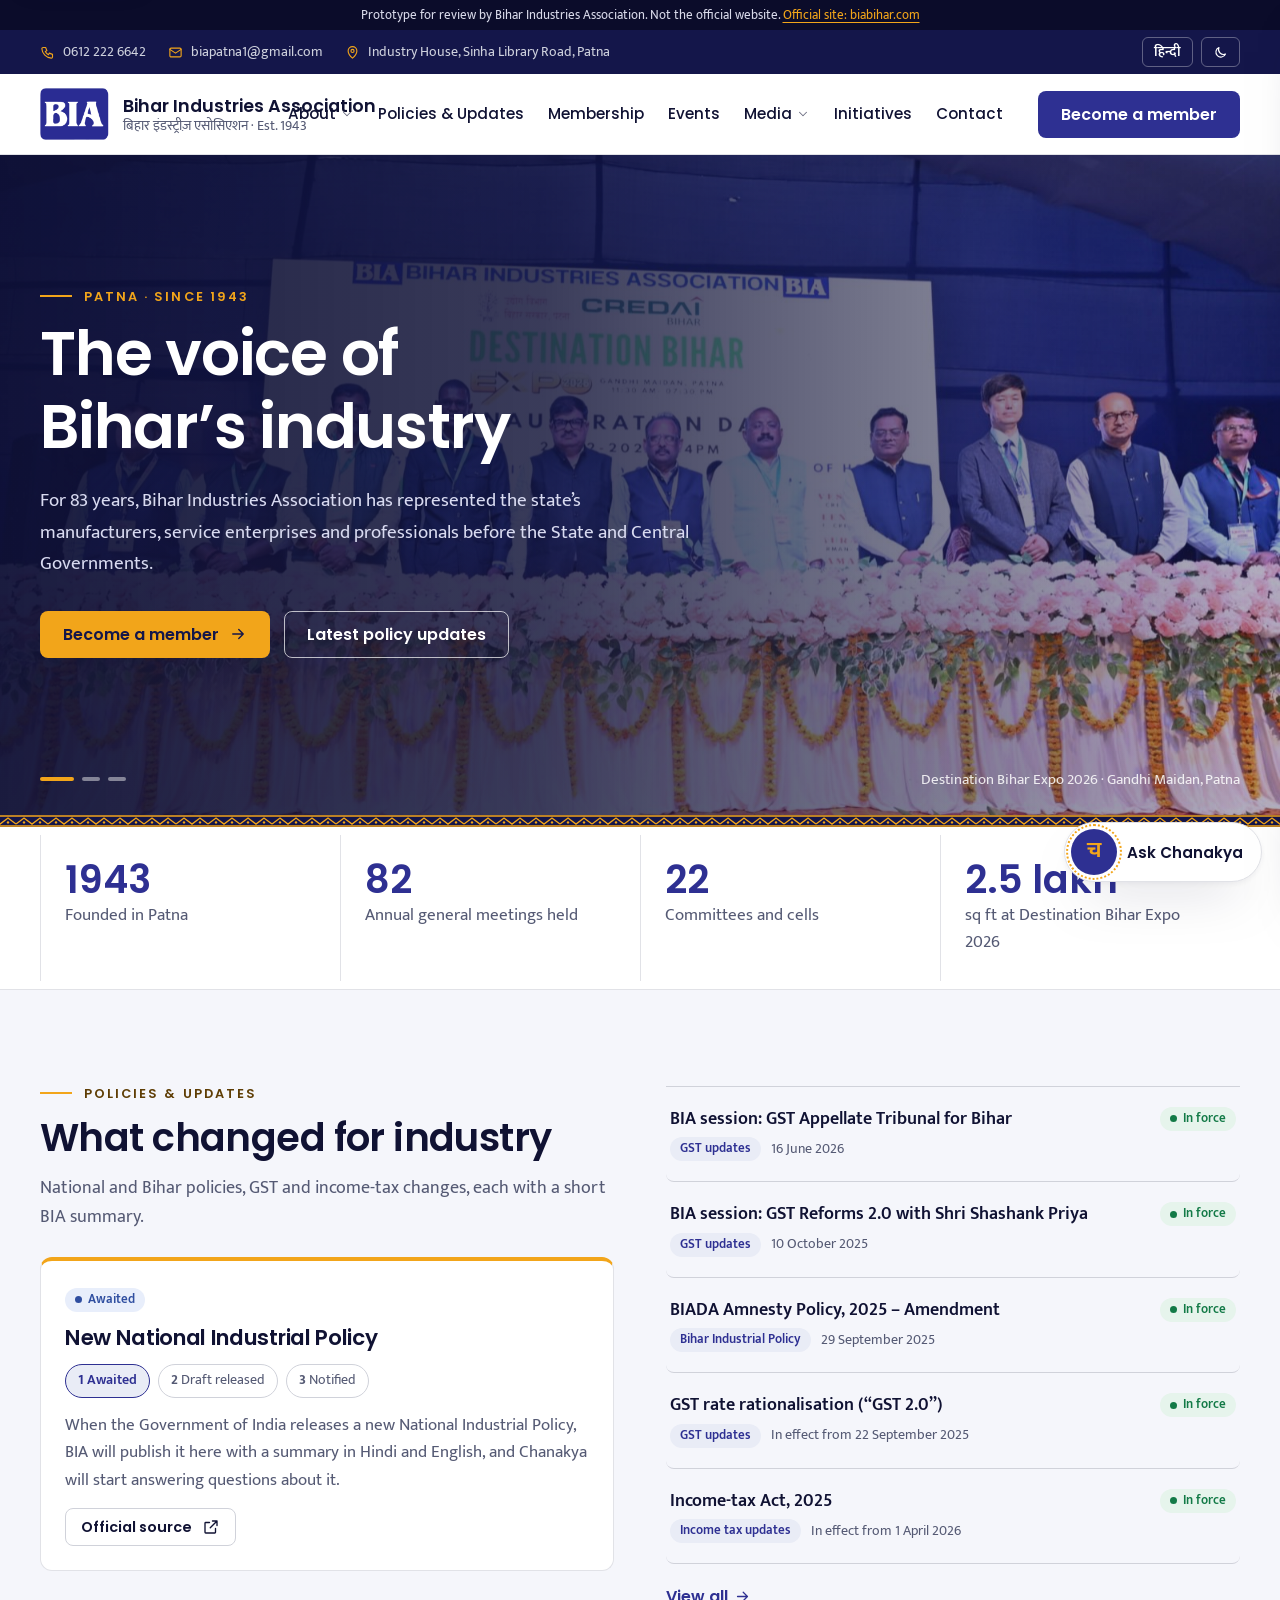
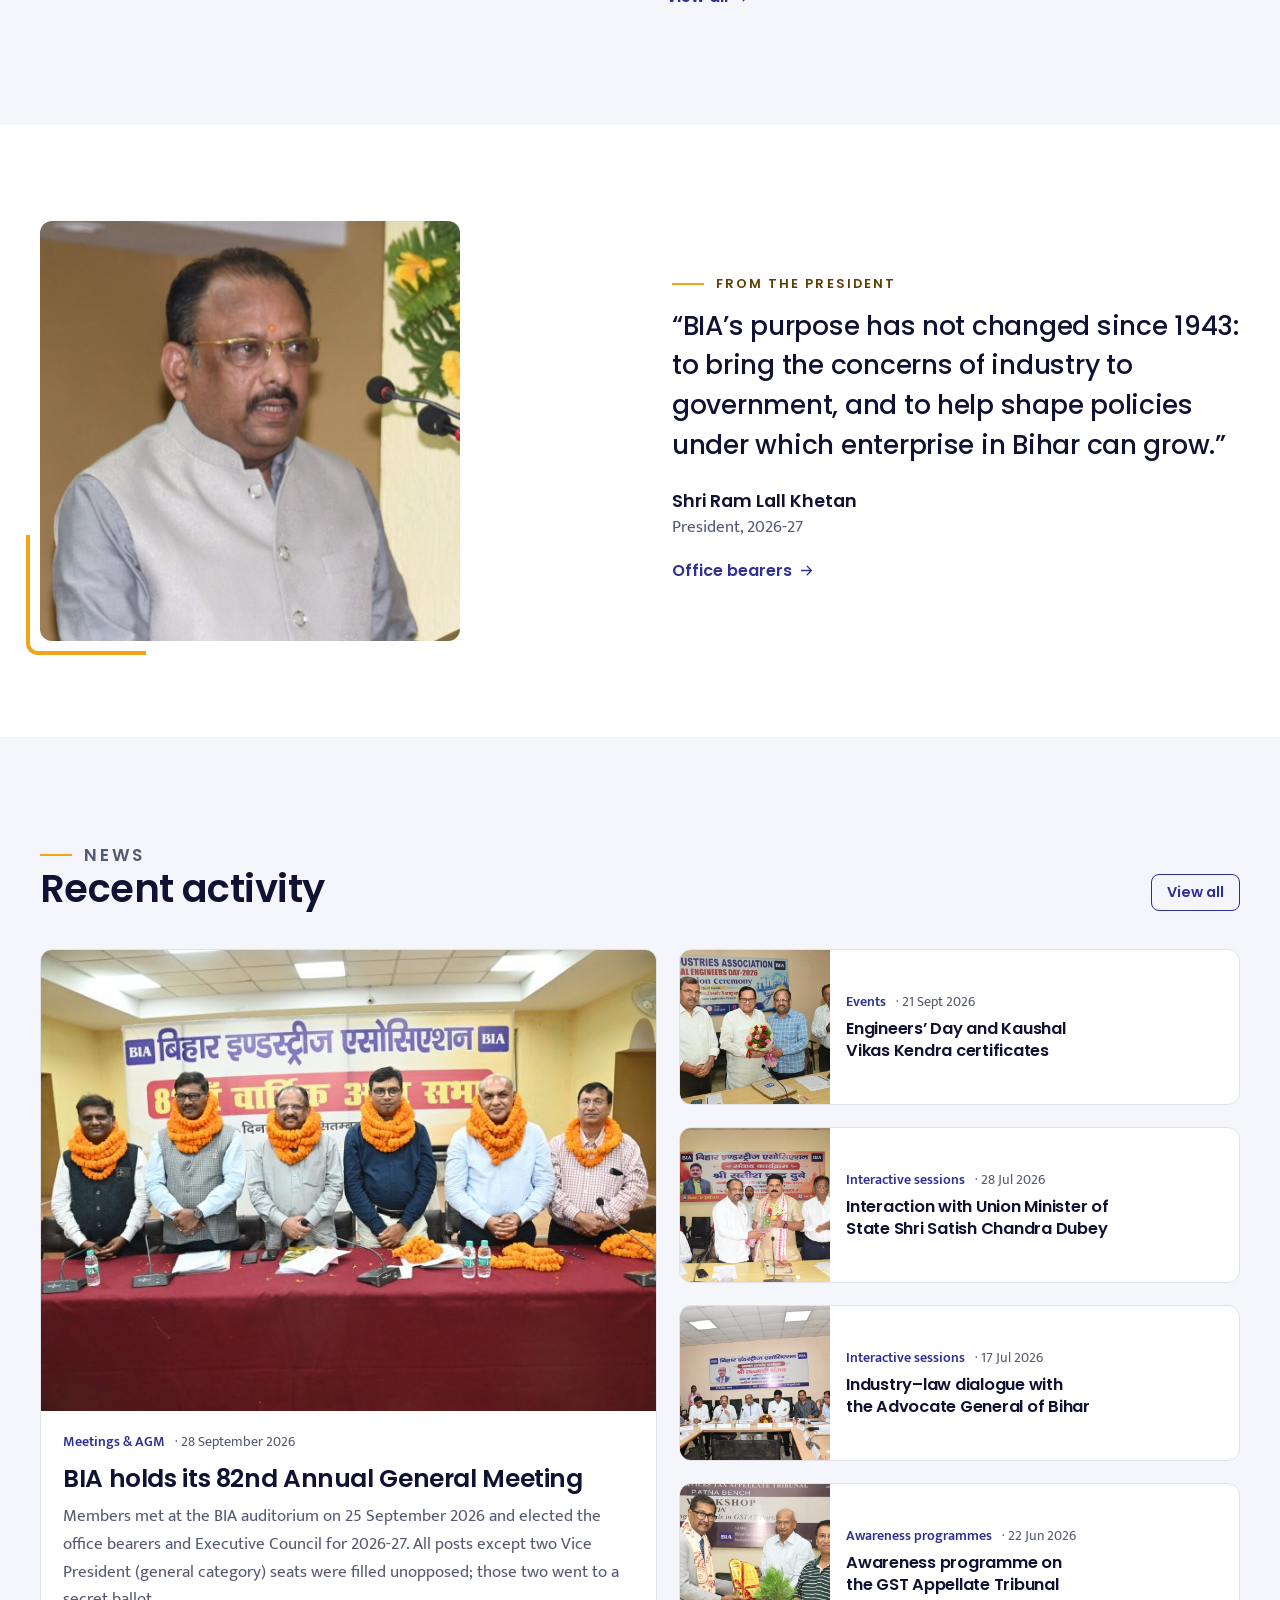
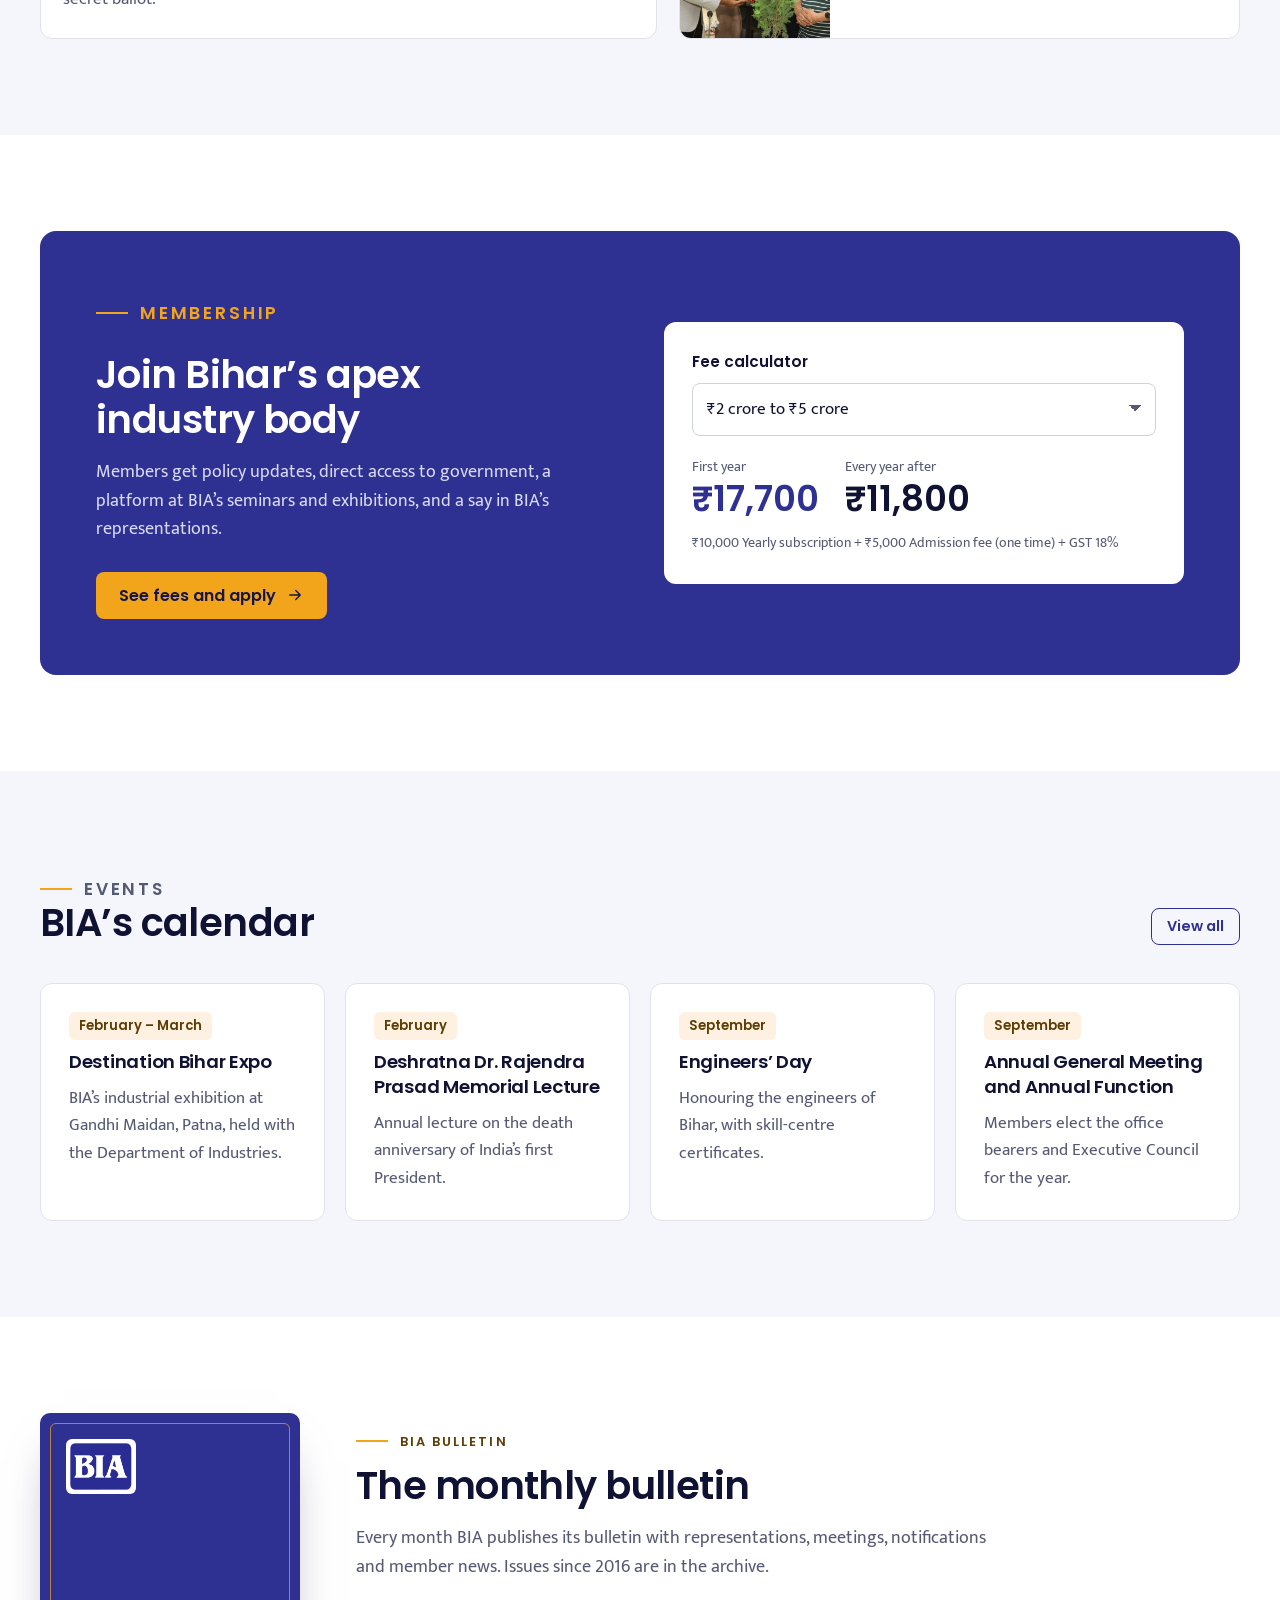
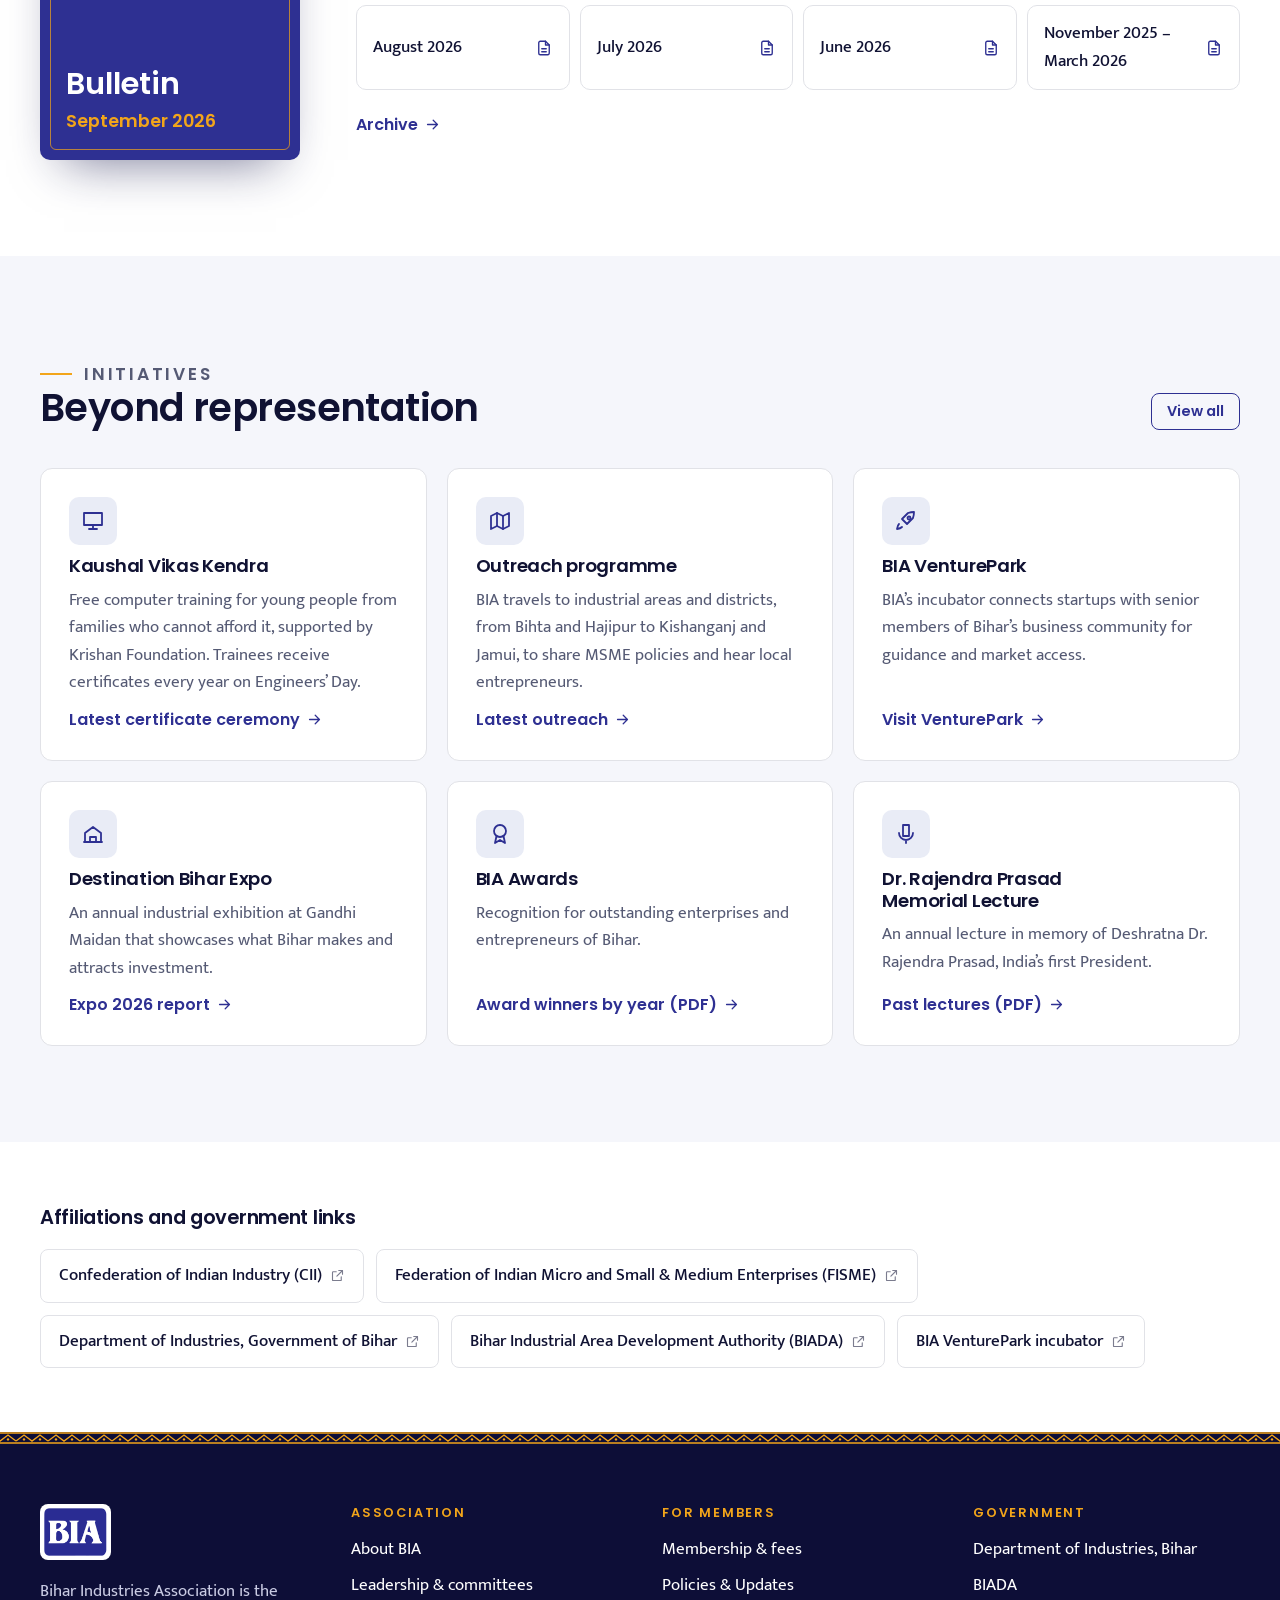
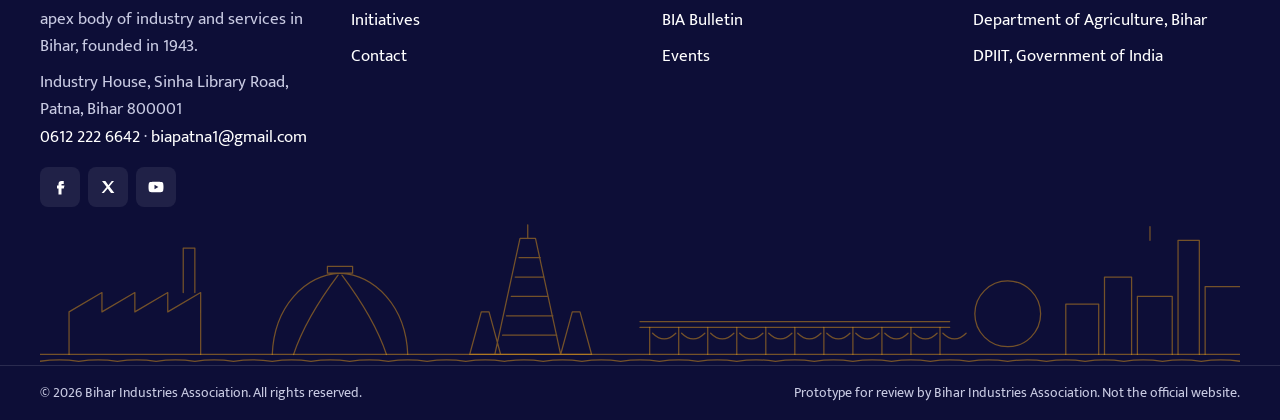
==== commit bbaf4f86: "Admin: save publish key as soon as it is pasted, add Check connection" ====
--- a/index.html
+++ b/index.html
@@ -13,7 +13,7 @@
 <link rel="preconnect" href="https://fonts.gstatic.com" crossorigin>
 <link id="fontlink" rel="stylesheet" href="https://fonts.googleapis.com/css2?family=Poppins:wght@400;500;600;700&family=Mukta:wght@300;400;500;600;700&display=swap">
 <link rel="preload" as="image" href="img/hero-expo-stage.jpg" fetchpriority="high">
-<link rel="stylesheet" href="site.css?v=202610271252">
+<link rel="stylesheet" href="site.css?v=20261027130252">
 <script>
   // Apply saved language and light/dark mode before first paint (no flash).
   (function () {
@@ -36,8 +36,8 @@
 <main id="main" tabindex="-1"><div class="boot"><span></span></div></main>
 <footer class="ftr" id="ftr"></footer>
 <button class="icon-btn to-top" id="toTop" type="button" aria-label="Back to top"><svg viewBox="0 0 24 24" fill="none" stroke="currentColor" stroke-width="1.8" stroke-linecap="round" stroke-linejoin="round"><path d="m6 15 6-6 6 6"/></svg></button>
-<script src="common.js?v=202610271252"></script>
-<script src="bot.js?v=202610271252"></script>
-<script src="site.js?v=202610271252"></script>
+<script src="common.js?v=20261027130252"></script>
+<script src="bot.js?v=20261027130252"></script>
+<script src="site.js?v=20261027130252"></script>
 </body>
 </html>
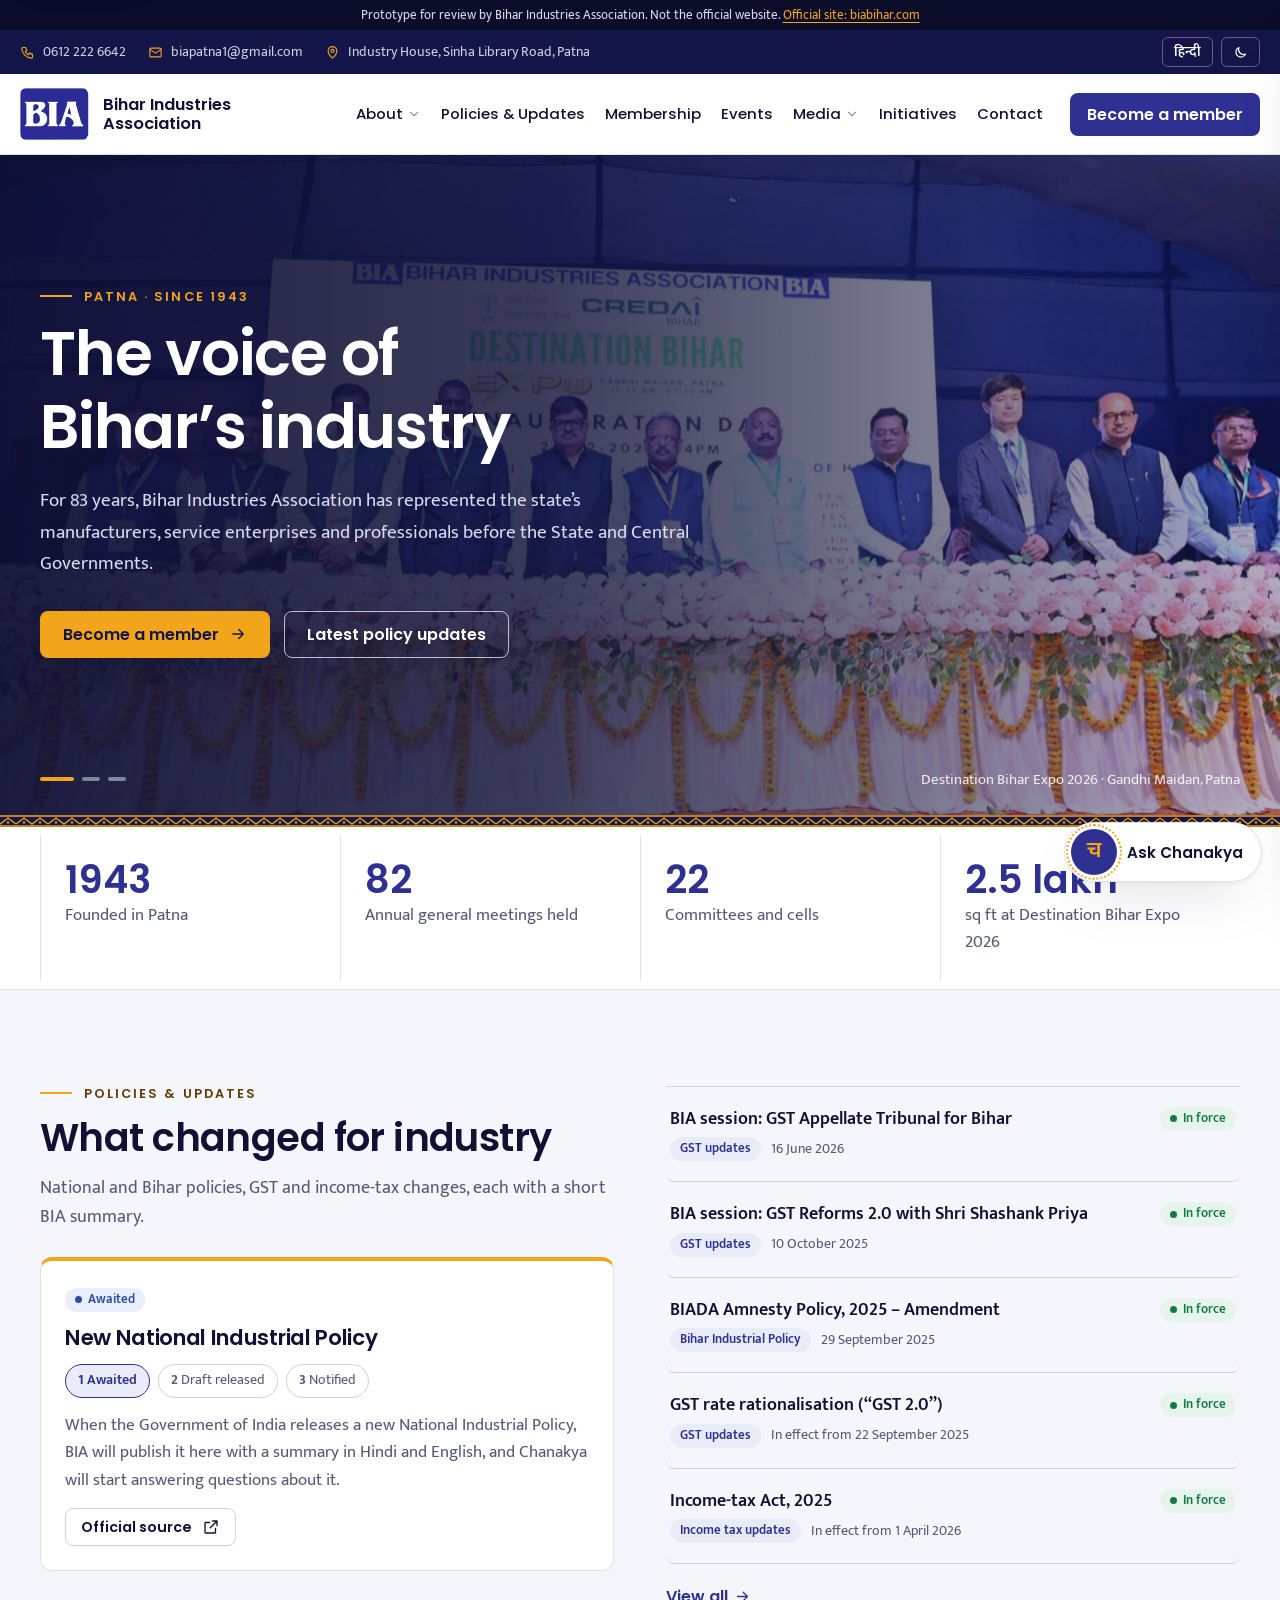
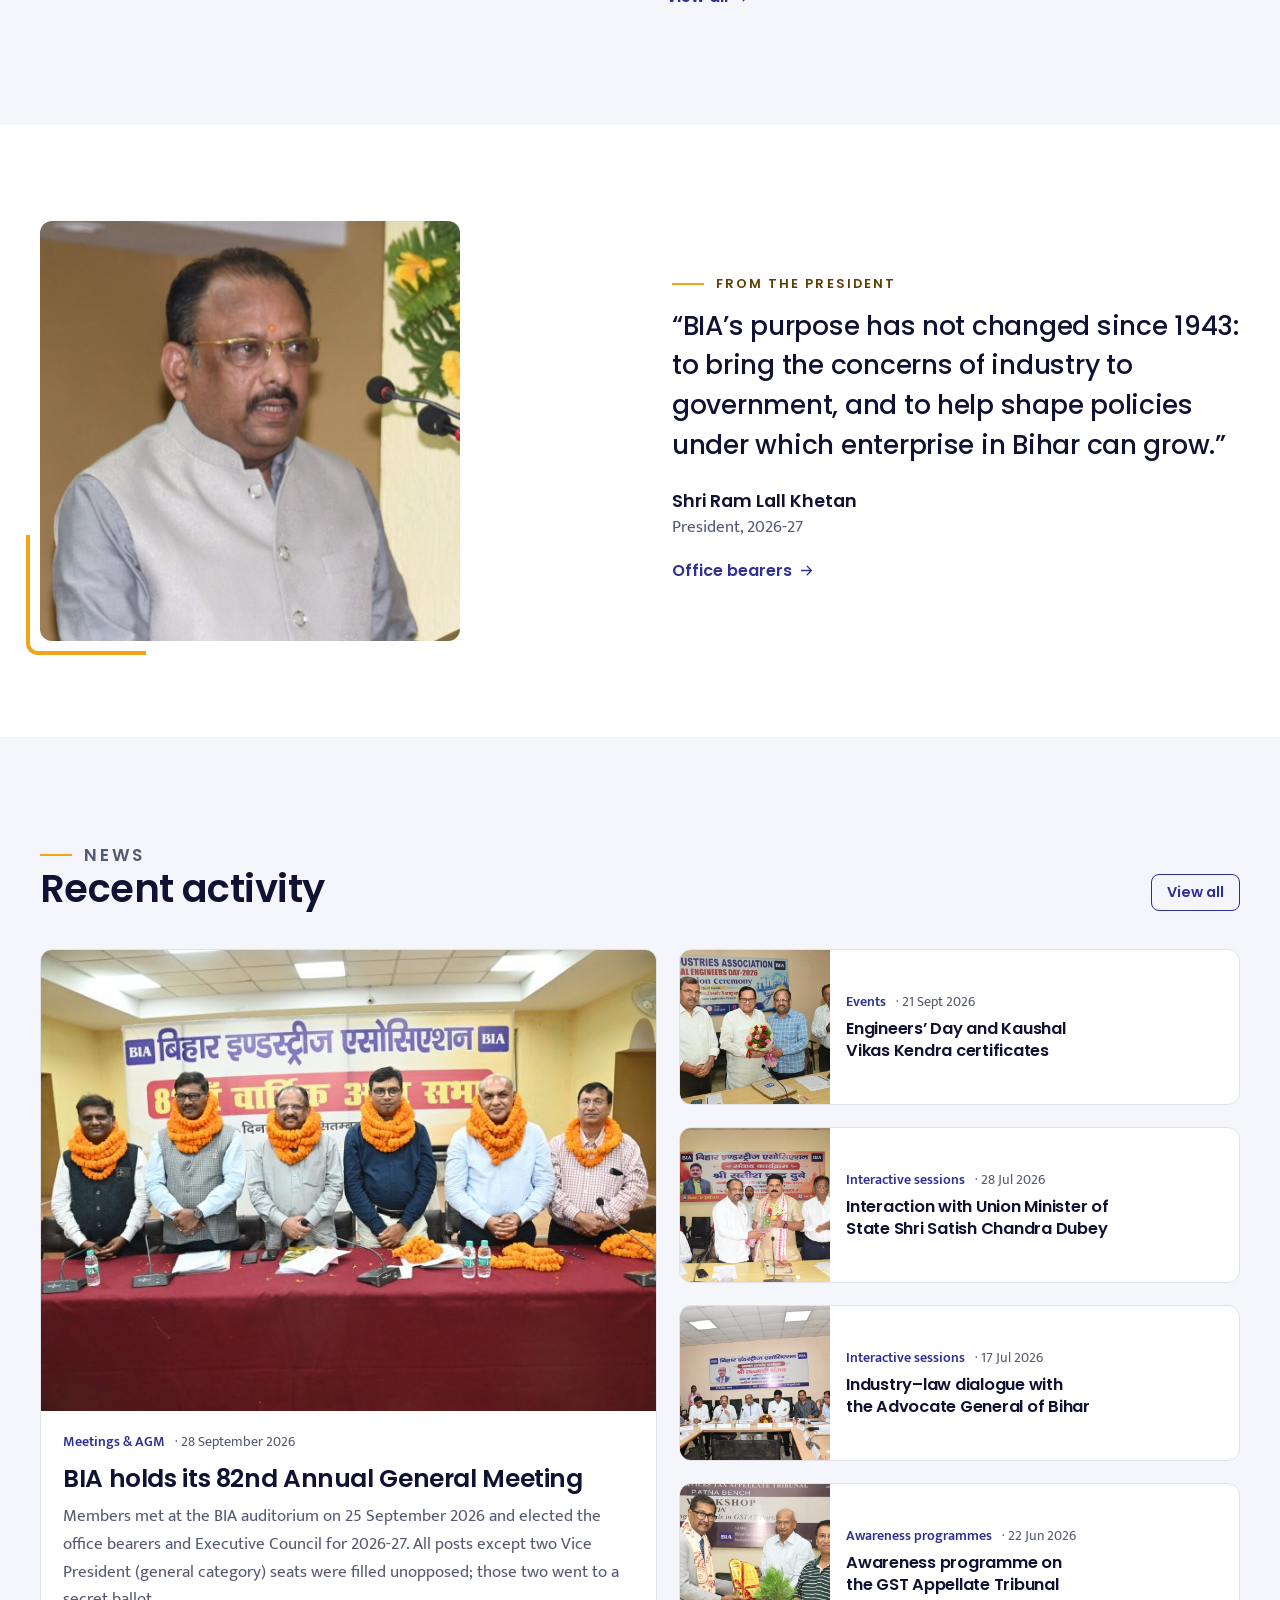
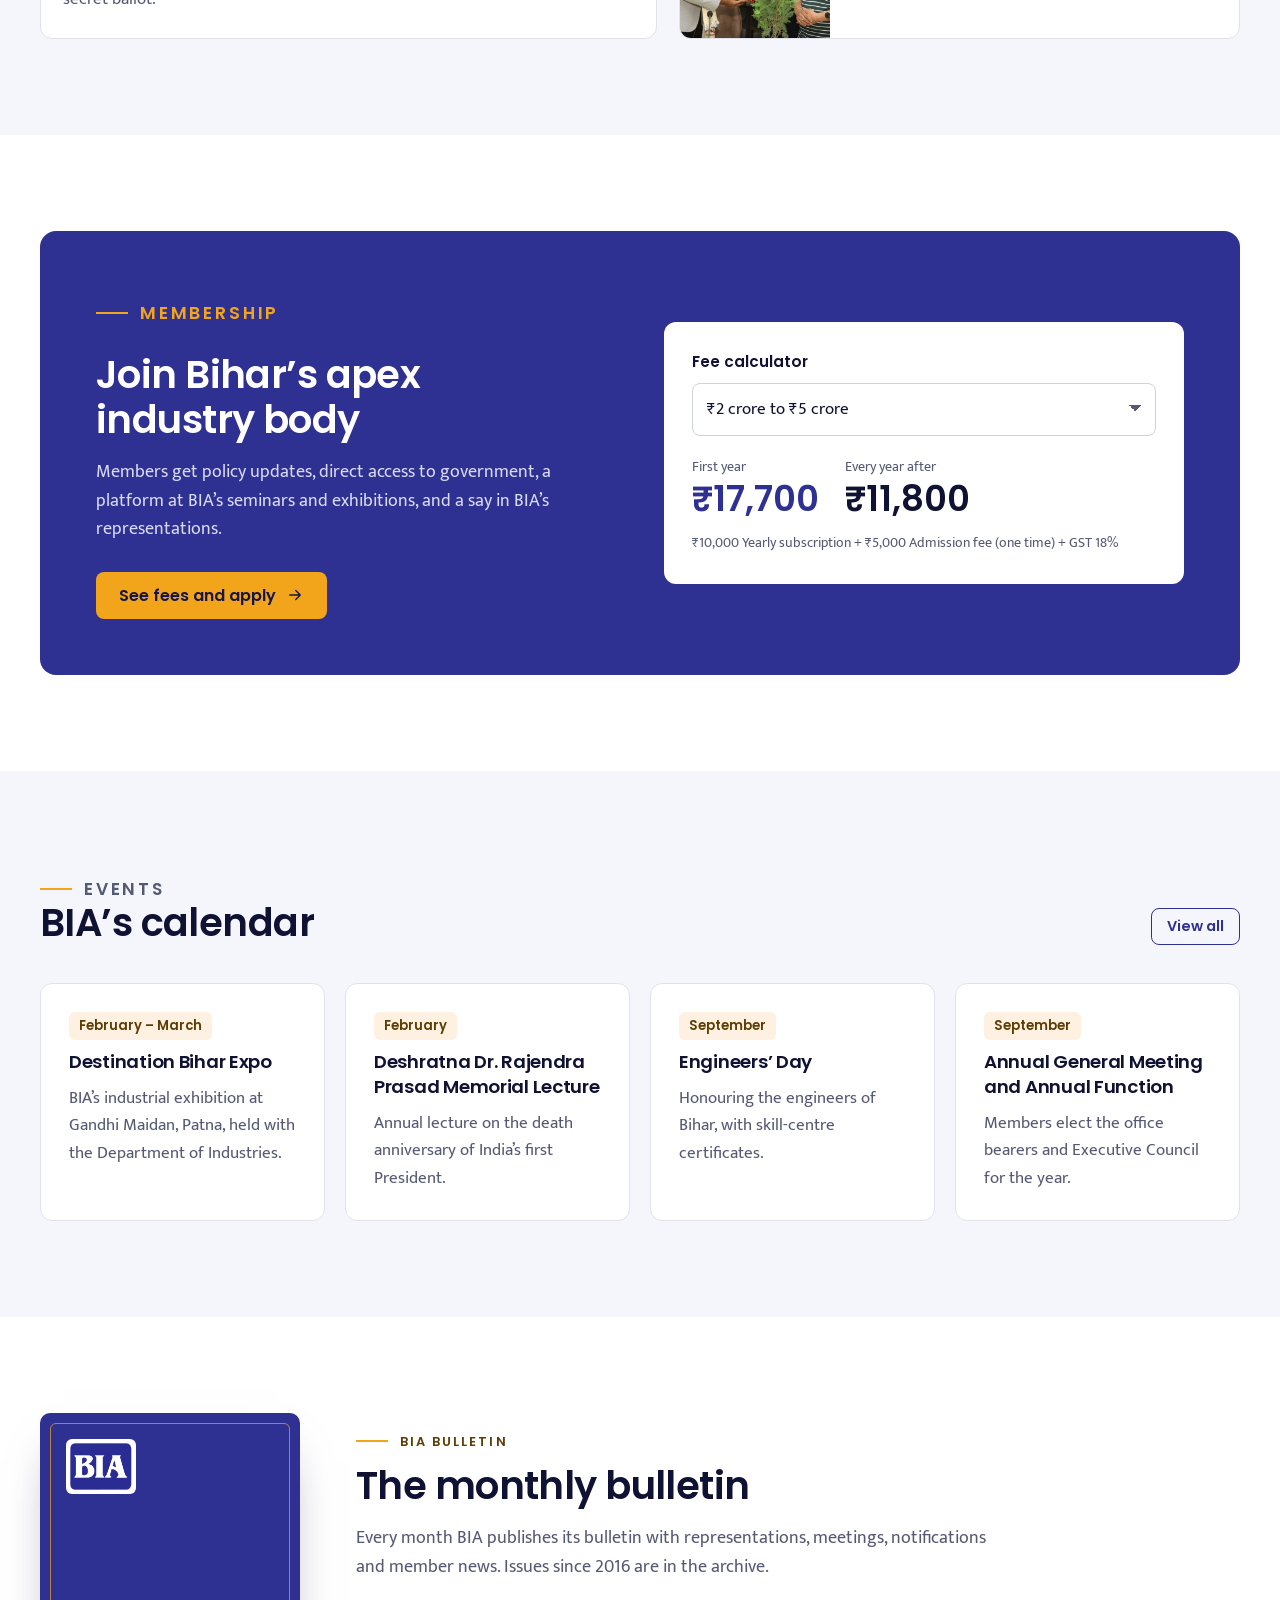
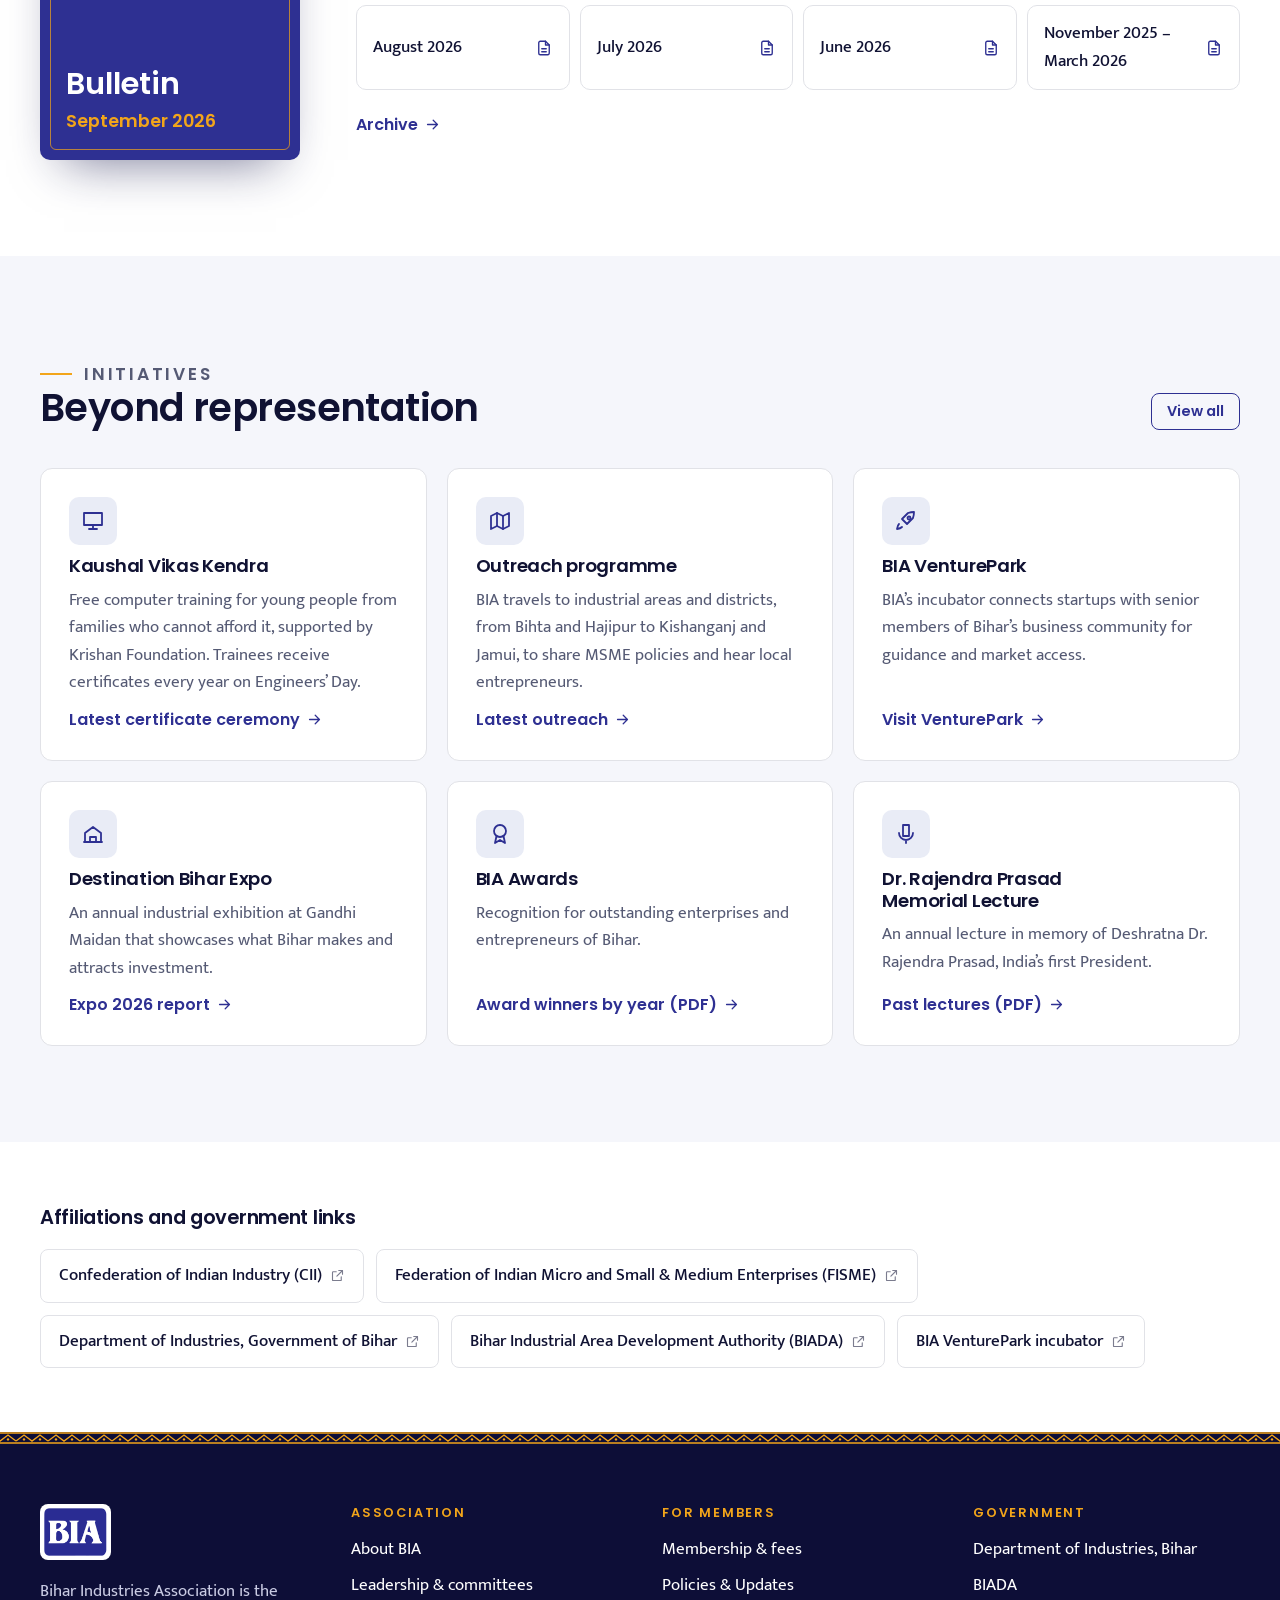
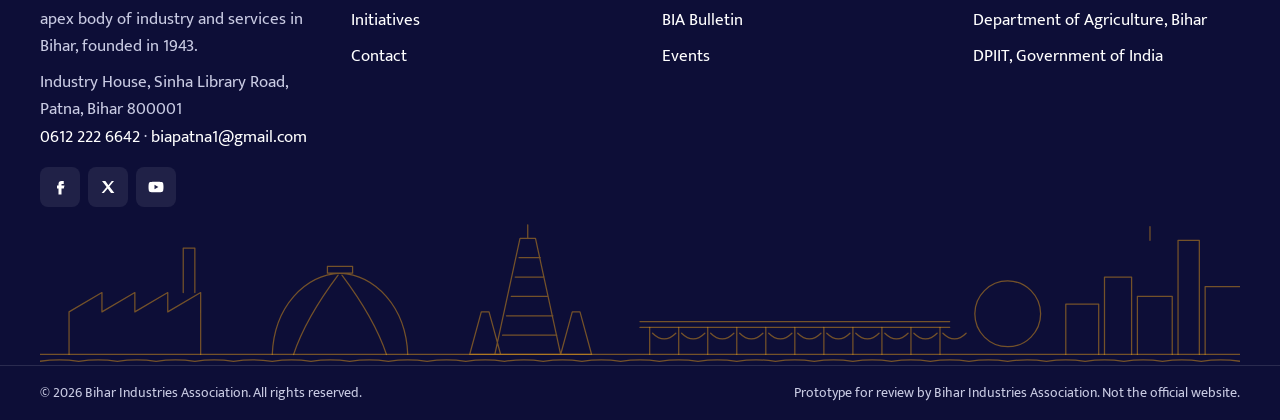
==== commit 700e701b: "Header: stop the name overlapping the menu on laptop screens" ====
--- a/index.html
+++ b/index.html
@@ -13,7 +13,7 @@
 <link rel="preconnect" href="https://fonts.gstatic.com" crossorigin>
 <link id="fontlink" rel="stylesheet" href="https://fonts.googleapis.com/css2?family=Poppins:wght@400;500;600;700&family=Mukta:wght@300;400;500;600;700&display=swap">
 <link rel="preload" as="image" href="img/hero-expo-stage.jpg" fetchpriority="high">
-<link rel="stylesheet" href="site.css?v=20261027130252">
+<link rel="stylesheet" href="site.css?v=20261027132410">
 <script>
   // Apply saved language and light/dark mode before first paint (no flash).
   (function () {
@@ -36,8 +36,8 @@
 <main id="main" tabindex="-1"><div class="boot"><span></span></div></main>
 <footer class="ftr" id="ftr"></footer>
 <button class="icon-btn to-top" id="toTop" type="button" aria-label="Back to top"><svg viewBox="0 0 24 24" fill="none" stroke="currentColor" stroke-width="1.8" stroke-linecap="round" stroke-linejoin="round"><path d="m6 15 6-6 6 6"/></svg></button>
-<script src="common.js?v=20261027130252"></script>
-<script src="bot.js?v=20261027130252"></script>
-<script src="site.js?v=20261027130252"></script>
+<script src="common.js?v=20261027132410"></script>
+<script src="bot.js?v=20261027132410"></script>
+<script src="site.js?v=20261027132410"></script>
 </body>
 </html>
--- a/site.css
+++ b/site.css
@@ -94,9 +94,11 @@
 /* ------------------------------------------------------------------ header */
 .hdr { position: sticky; top: 0; z-index: 50; background: color-mix(in oklab, var(--surface) 94%, transparent); -webkit-backdrop-filter: saturate(1.4) blur(12px); backdrop-filter: saturate(1.4) blur(12px); border-bottom: 1px solid var(--line); transition: box-shadow .3s; }
 .hdr.scrolled { box-shadow: 0 8px 24px -20px rgb(0 0 0 / .45); }
+.hdr .wrap, .util .wrap { max-width: 1400px; }
 .hdr-in { display: flex; align-items: center; gap: 24px; min-height: 80px; }
-.brand { display: flex; align-items: center; gap: 14px; text-decoration: none; color: var(--text); flex: 0 1 auto; min-width: 0; }
+.brand { display: flex; align-items: center; gap: 14px; text-decoration: none; color: var(--text); flex: none; min-width: 0; }
 .tools { flex: none; }
+.nav ul { flex-wrap: nowrap; }
 .brand img { height: 52px; width: auto; }
 :root[data-mode="dark"] .brand img { background: #fff; border-radius: 8px; padding: 3px; }
 .brand-txt { display: flex; flex-direction: column; line-height: 1.25; min-width: 0; }
@@ -121,7 +123,19 @@
 .icon-btn:active { transform: scale(.95); }
 .icon-btn svg { width: 20px; height: 20px; }
 .burger { display: none; }
+/* Medium screens: the name wraps to two lines and the menu tightens so nothing touches. */
+@media (max-width: 1460px) {
+  .brand-txt b { white-space: normal; max-width: 9.5em; line-height: 1.2; font-size: 1.02rem; }
+  .brand-txt small { display: none; }
+  .nav .top { padding: 10px 9px; font-size: .93rem; }
+  .tools .cta { padding: 11px 16px; }
+  .hdr-in { gap: 18px; }
+}
 @media (max-width: 1180px) { .nav, .tools .cta { display: none; } .burger { display: inline-grid; } .tools { margin-left: auto; } }
+/* Safety net set by site.js when the menu still would not fit (longer labels, Hindi, items added in the admin). */
+.hdr.tight .nav, .hdr.tight .tools .cta { display: none; }
+.hdr.tight .burger { display: inline-grid; }
+.hdr.tight .tools { margin-left: auto; }
 @media (max-width: 480px) { .hdr-in { gap: 12px; min-height: 70px; } .brand { gap: 10px; } .brand-txt small { display: none; } .brand img { height: 42px; } .brand-txt b { font-size: .98rem; line-height: 1.25; white-space: normal; } }
 
 .drawer { position: fixed; inset: 0; z-index: 80; pointer-events: none; }
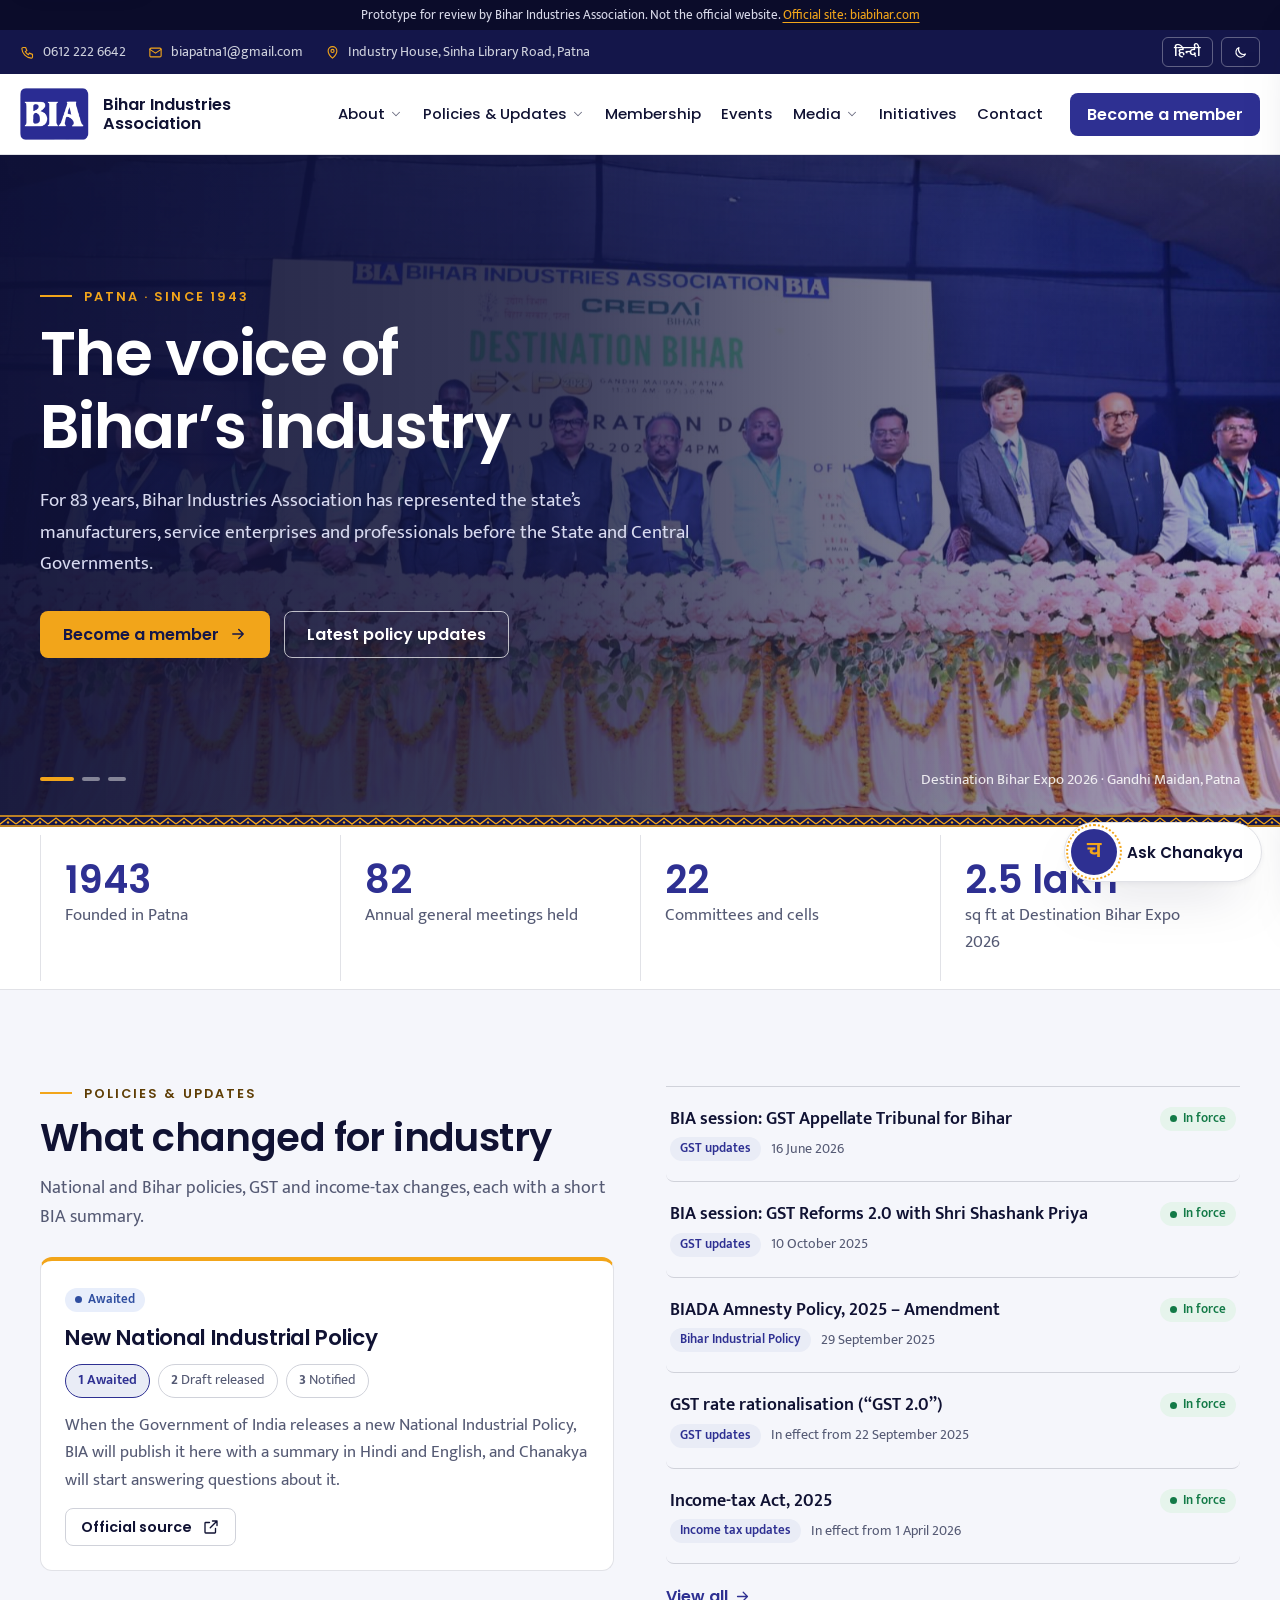
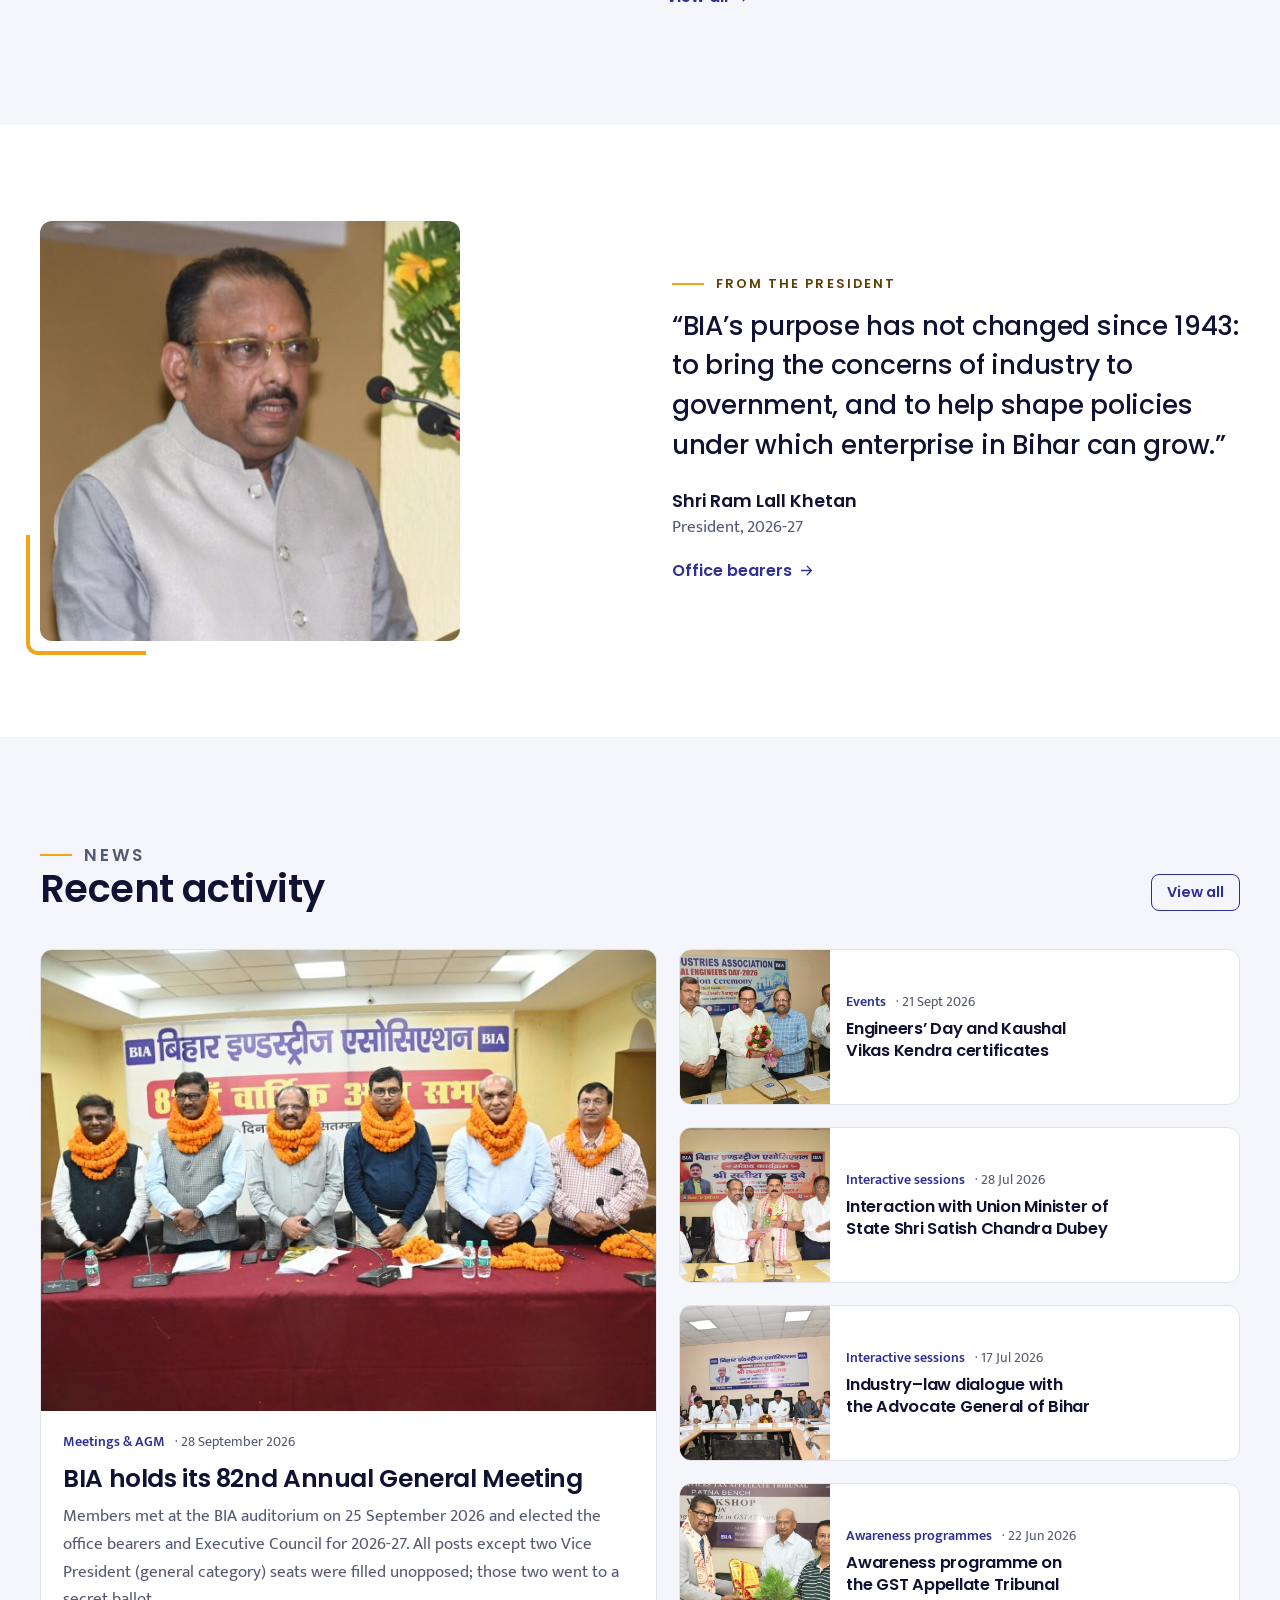
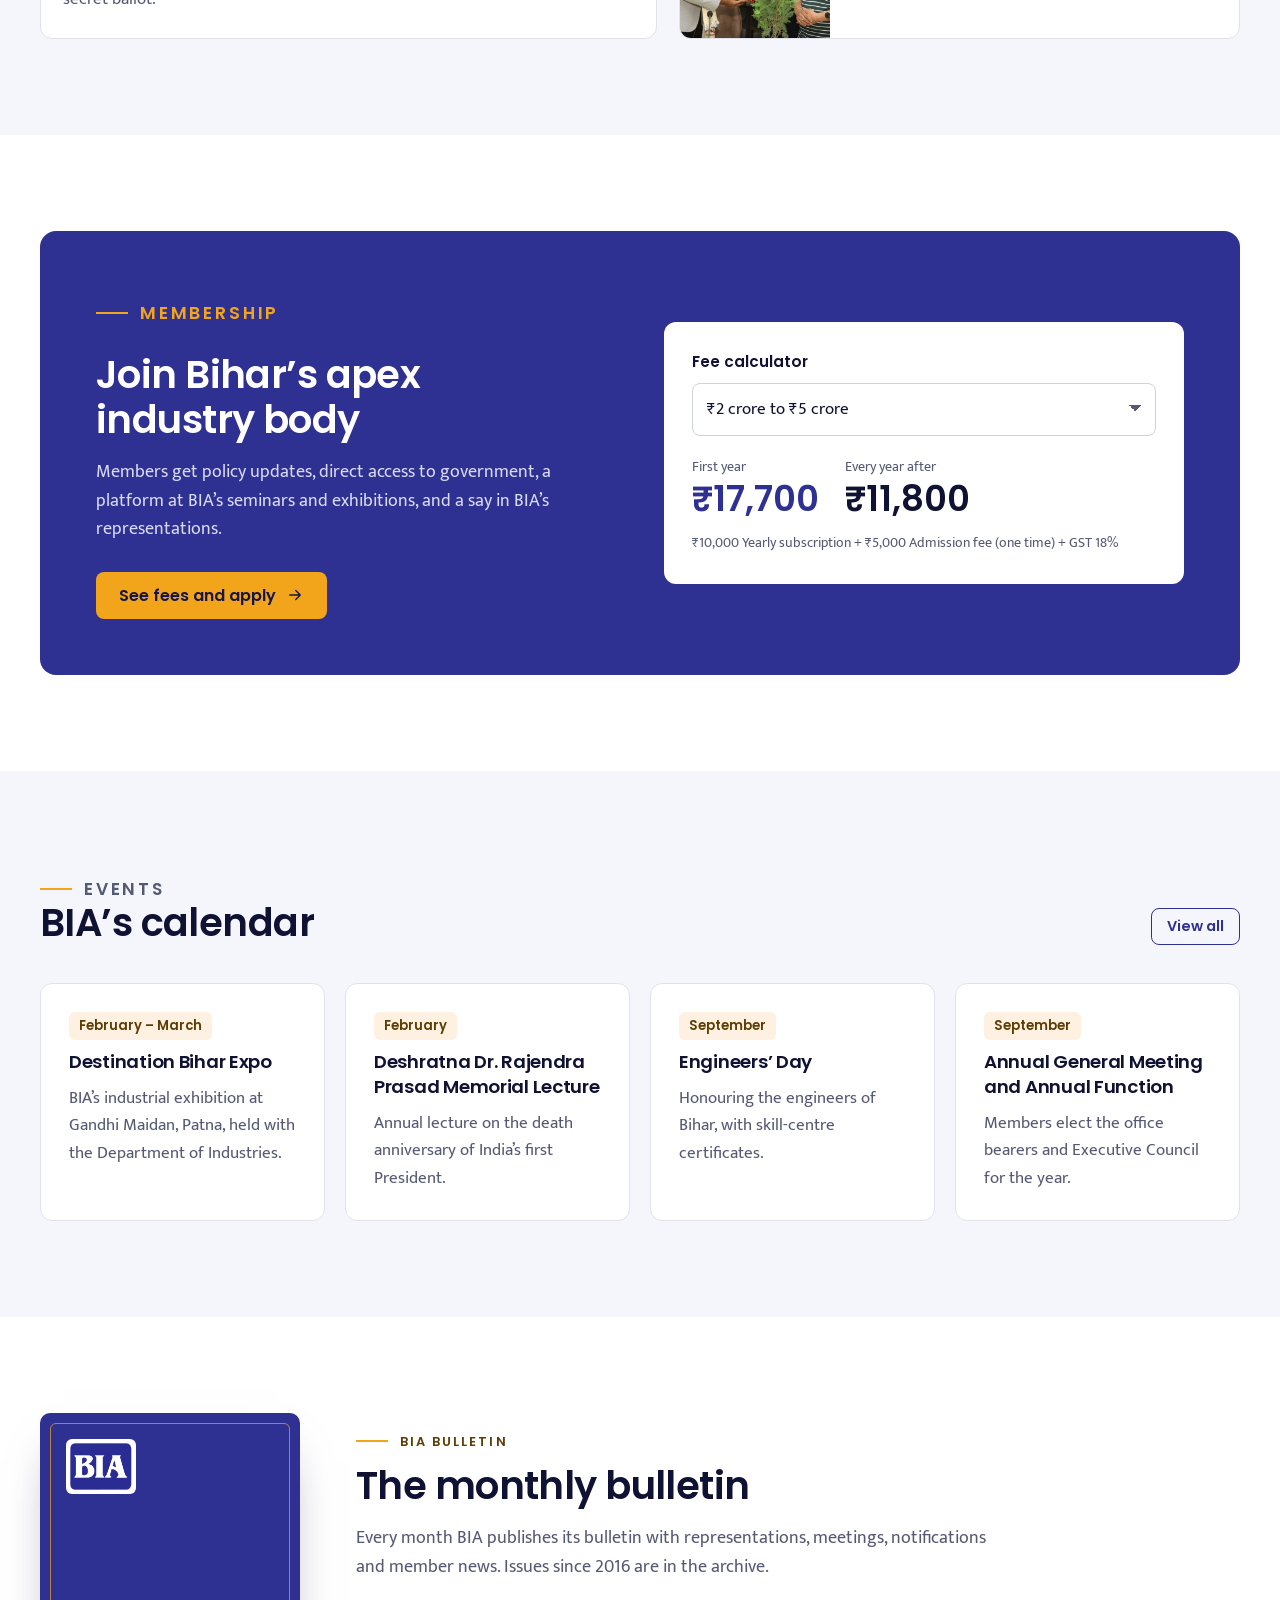
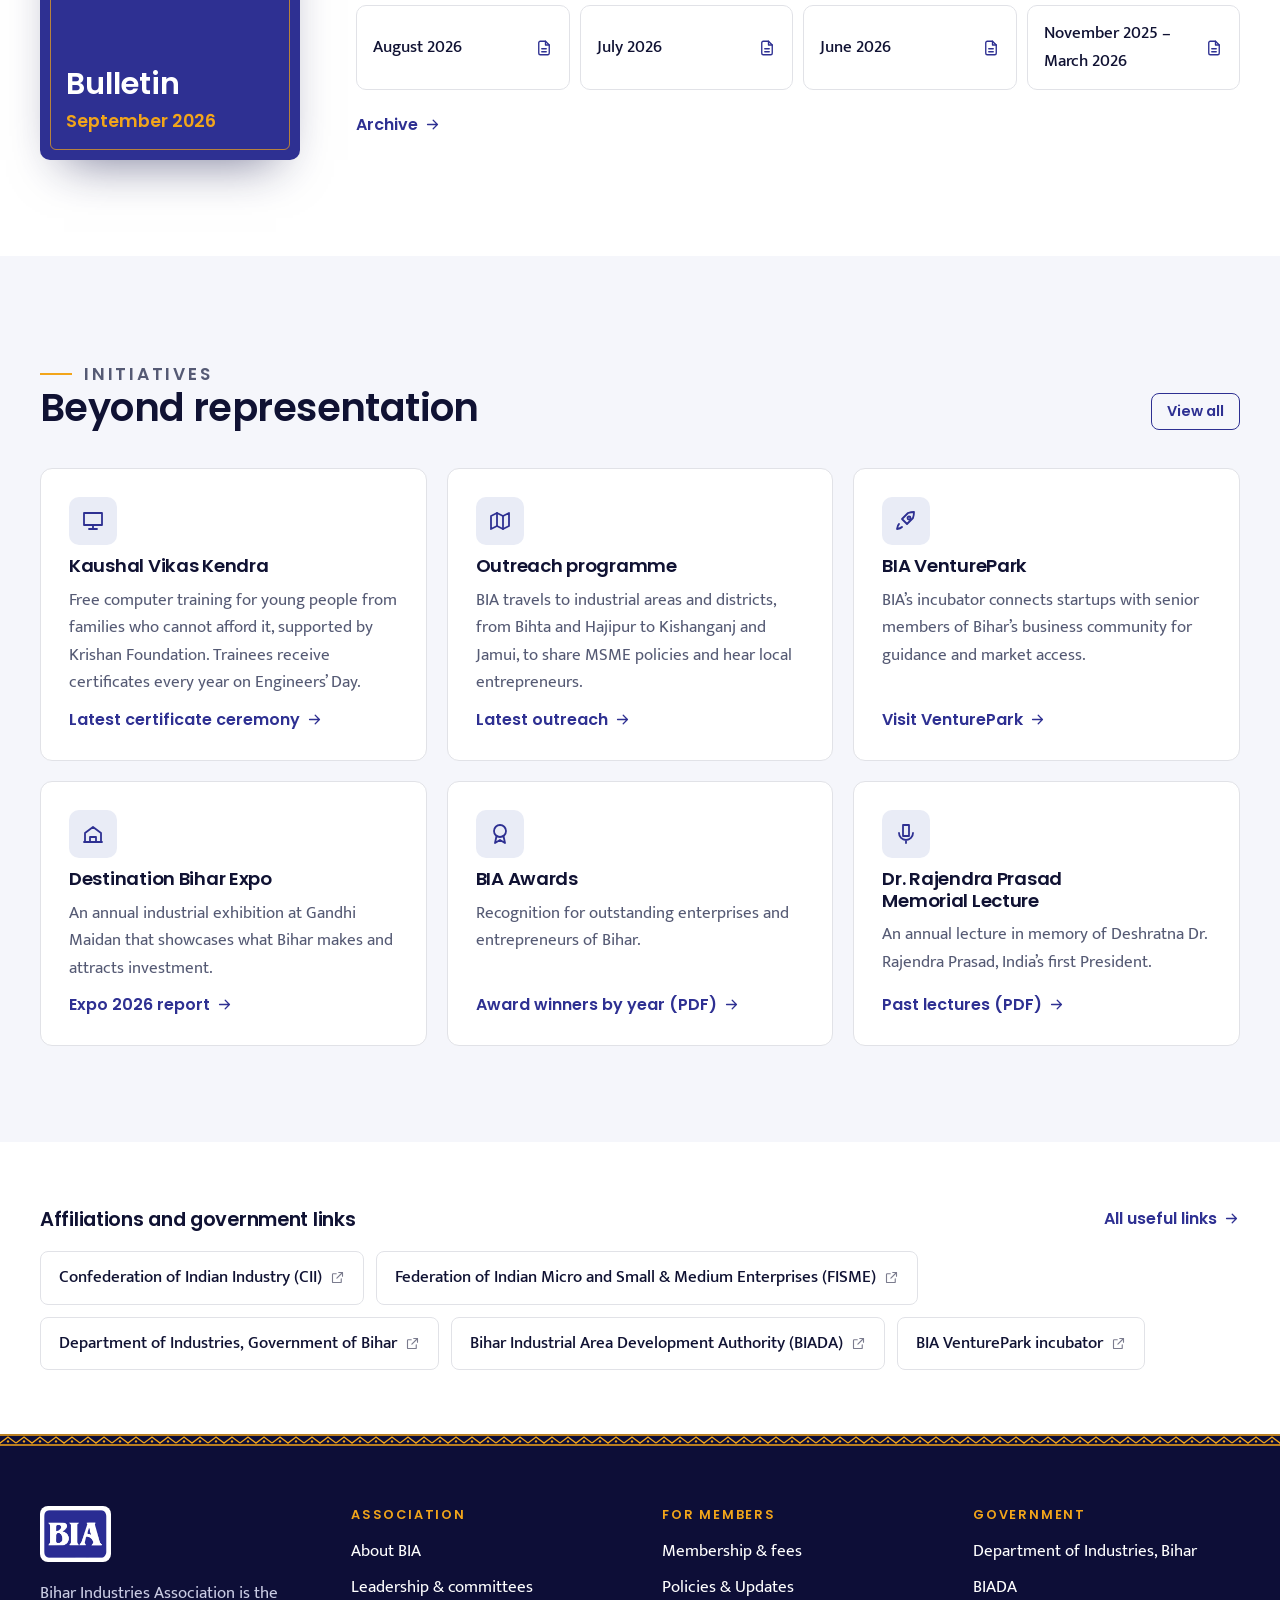
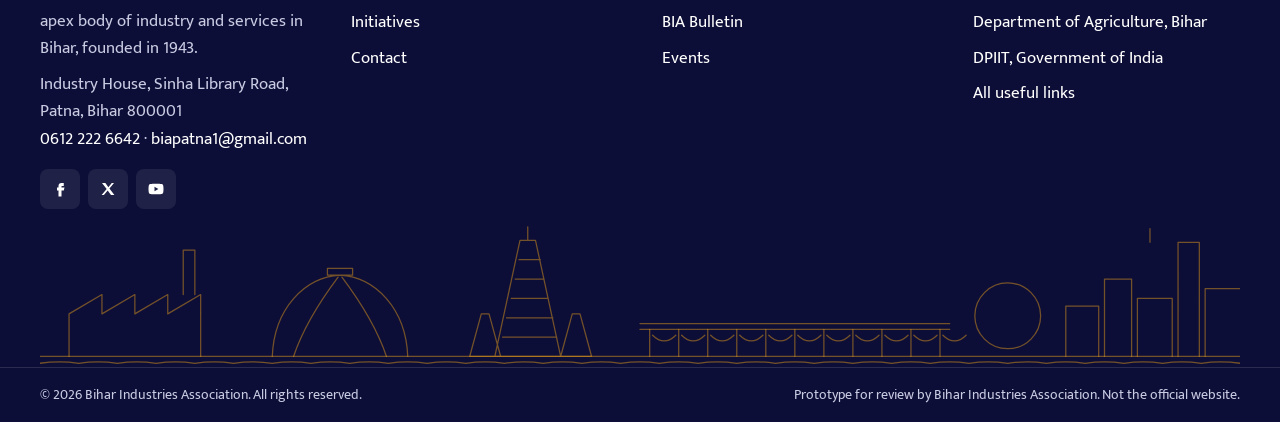
==== commit 400199b7: "Add the Member directory (admin reads PDF, Excel, Word or CSV member lists; searchable public page)" ====
--- a/index.html
+++ b/index.html
@@ -13,7 +13,7 @@
 <link rel="preconnect" href="https://fonts.gstatic.com" crossorigin>
 <link id="fontlink" rel="stylesheet" href="https://fonts.googleapis.com/css2?family=Poppins:wght@400;500;600;700&family=Mukta:wght@300;400;500;600;700&display=swap">
 <link rel="preload" as="image" href="img/hero-expo-stage.jpg" fetchpriority="high">
-<link rel="stylesheet" href="site.css?v=20261027132410">
+<link rel="stylesheet" href="site.css?v=20261030141846">
 <script>
   // Apply saved language and light/dark mode before first paint (no flash).
   (function () {
@@ -36,8 +36,8 @@
 <main id="main" tabindex="-1"><div class="boot"><span></span></div></main>
 <footer class="ftr" id="ftr"></footer>
 <button class="icon-btn to-top" id="toTop" type="button" aria-label="Back to top"><svg viewBox="0 0 24 24" fill="none" stroke="currentColor" stroke-width="1.8" stroke-linecap="round" stroke-linejoin="round"><path d="m6 15 6-6 6 6"/></svg></button>
-<script src="common.js?v=20261027132410"></script>
-<script src="bot.js?v=20261027132410"></script>
-<script src="site.js?v=20261027132410"></script>
+<script src="common.js?v=20261030141846"></script>
+<script src="bot.js?v=20261030141846"></script>
+<script src="site.js?v=20261030141846"></script>
 </body>
 </html>
--- a/site.css
+++ b/site.css
@@ -482,6 +482,13 @@
 .ini .ico svg { width: 24px; height: 24px; }
 .ini h3 { font-size: 1.15rem; }
 .ini p { color: var(--muted); margin: 0; flex: 1; }
+.links-grid { display: grid; grid-template-columns: repeat(auto-fill, minmax(min(100%, 280px), 1fr)); gap: 16px; }
+.lk { display: flex; flex-direction: column; gap: 6px; text-decoration: none; color: var(--text); }
+.lk h3 { font-size: 1.06rem; line-height: 1.35; }
+.lk p { color: var(--muted); margin: 0; font-size: .95rem; }
+.lk-dom { display: inline-flex; align-items: center; gap: 6px; font: 500 .78rem/1 var(--font-display); color: var(--accent-ink); letter-spacing: .02em; overflow-wrap: anywhere; }
+.lk-dom svg { width: 13px; height: 13px; opacity: .7; flex: none; }
+.lk:hover h3 { color: var(--link); }
 .partners { display: flex; flex-wrap: wrap; gap: 12px; }
 .partners a { padding: 12px 18px; border-radius: 8px; border: 1px solid var(--line); background: var(--surface); text-decoration: none; color: var(--text); font-weight: 500; display: inline-flex; align-items: center; gap: 8px; transition: border-color .2s, color .2s; }
 .partners a:hover { border-color: var(--link); color: var(--link); }
@@ -531,3 +538,31 @@
 main { view-transition-name: main; }
 @media (prefers-reduced-motion: reduce) { *, *::before, *::after { animation-duration: .01ms !important; animation-iteration-count: 1 !important; transition-duration: .01ms !important; } }
 @media print { .hdr, .util, .ftr, .proto, .bot-launch, .bot-panel, .to-top, .draftbar { display: none !important; } }
+
+/* member directory */
+.dir-top { display: flex; flex-wrap: wrap; gap: 12px 20px; align-items: center; justify-content: space-between; }
+.dir-meta { margin: 0; color: var(--muted); }
+.dir-meta b { color: var(--text); font: 600 1.2rem var(--font-display); }
+.dir-tools { margin-top: 18px; align-items: center; }
+.dir-count { color: var(--muted); font-size: .95rem; margin: 12px 0 16px; }
+.dir-grid { display: grid; grid-template-columns: repeat(auto-fill, minmax(min(100%, 340px), 1fr)); gap: 16px; }
+.dir-card { display: flex; flex-direction: column; gap: 14px; padding: 20px 22px; }
+.dir-card h3 { font-size: 1.1rem; line-height: 1.35; margin: 0; padding-bottom: 12px; border-bottom: 1px solid var(--line); }
+.dir-card dl { margin: 0; display: grid; gap: 8px; }
+.dir-card dl > div { display: grid; grid-template-columns: minmax(88px, 36%) minmax(0, 1fr); gap: 12px; }
+.dir-card dt { color: var(--muted); font-size: .86rem; line-height: 1.55; }
+.dir-card dd { margin: 0; font-size: .95rem; line-height: 1.5; overflow-wrap: anywhere; }
+.dir-card a, .dir-table a { color: var(--link); text-decoration: none; }
+.dir-card a:hover, .dir-table a:hover { text-decoration: underline; }
+mark { background: color-mix(in oklab, var(--accent) 38%, transparent); color: inherit; border-radius: 3px; padding: 0 1px; }
+.dir-table { max-height: min(78vh, 900px); overflow: auto; }
+.dir-table th { position: sticky; top: 0; z-index: 1; }
+.dir-table td { font-size: .92rem; padding: 10px 14px; min-width: 120px; max-width: 320px; overflow-wrap: anywhere; }
+.dir-table td.dir-name { font-weight: 600; min-width: 200px; }
+.dir-more { text-align: center; margin: 24px 0 0; }
+.dir-empty { display: grid; justify-items: center; gap: 16px; padding: clamp(36px, 6vw, 72px) 24px; }
+.dir-empty .ico { width: 58px; height: 58px; border-radius: 16px; background: var(--tint); color: var(--link); display: grid; place-items: center; }
+.dir-empty .ico svg { width: 28px; height: 28px; }
+.dir-empty p { max-width: 48ch; margin: 0; font-size: 1.05rem; color: var(--text); }
+@media (max-width: 640px) { .dir-tools .select { flex: 1 1 100%; } .dir-card dl > div { grid-template-columns: minmax(0, 1fr); gap: 0; } }
+.dir-card a[href^="tel:"], .dir-table a[href^="tel:"] { white-space: nowrap; }
